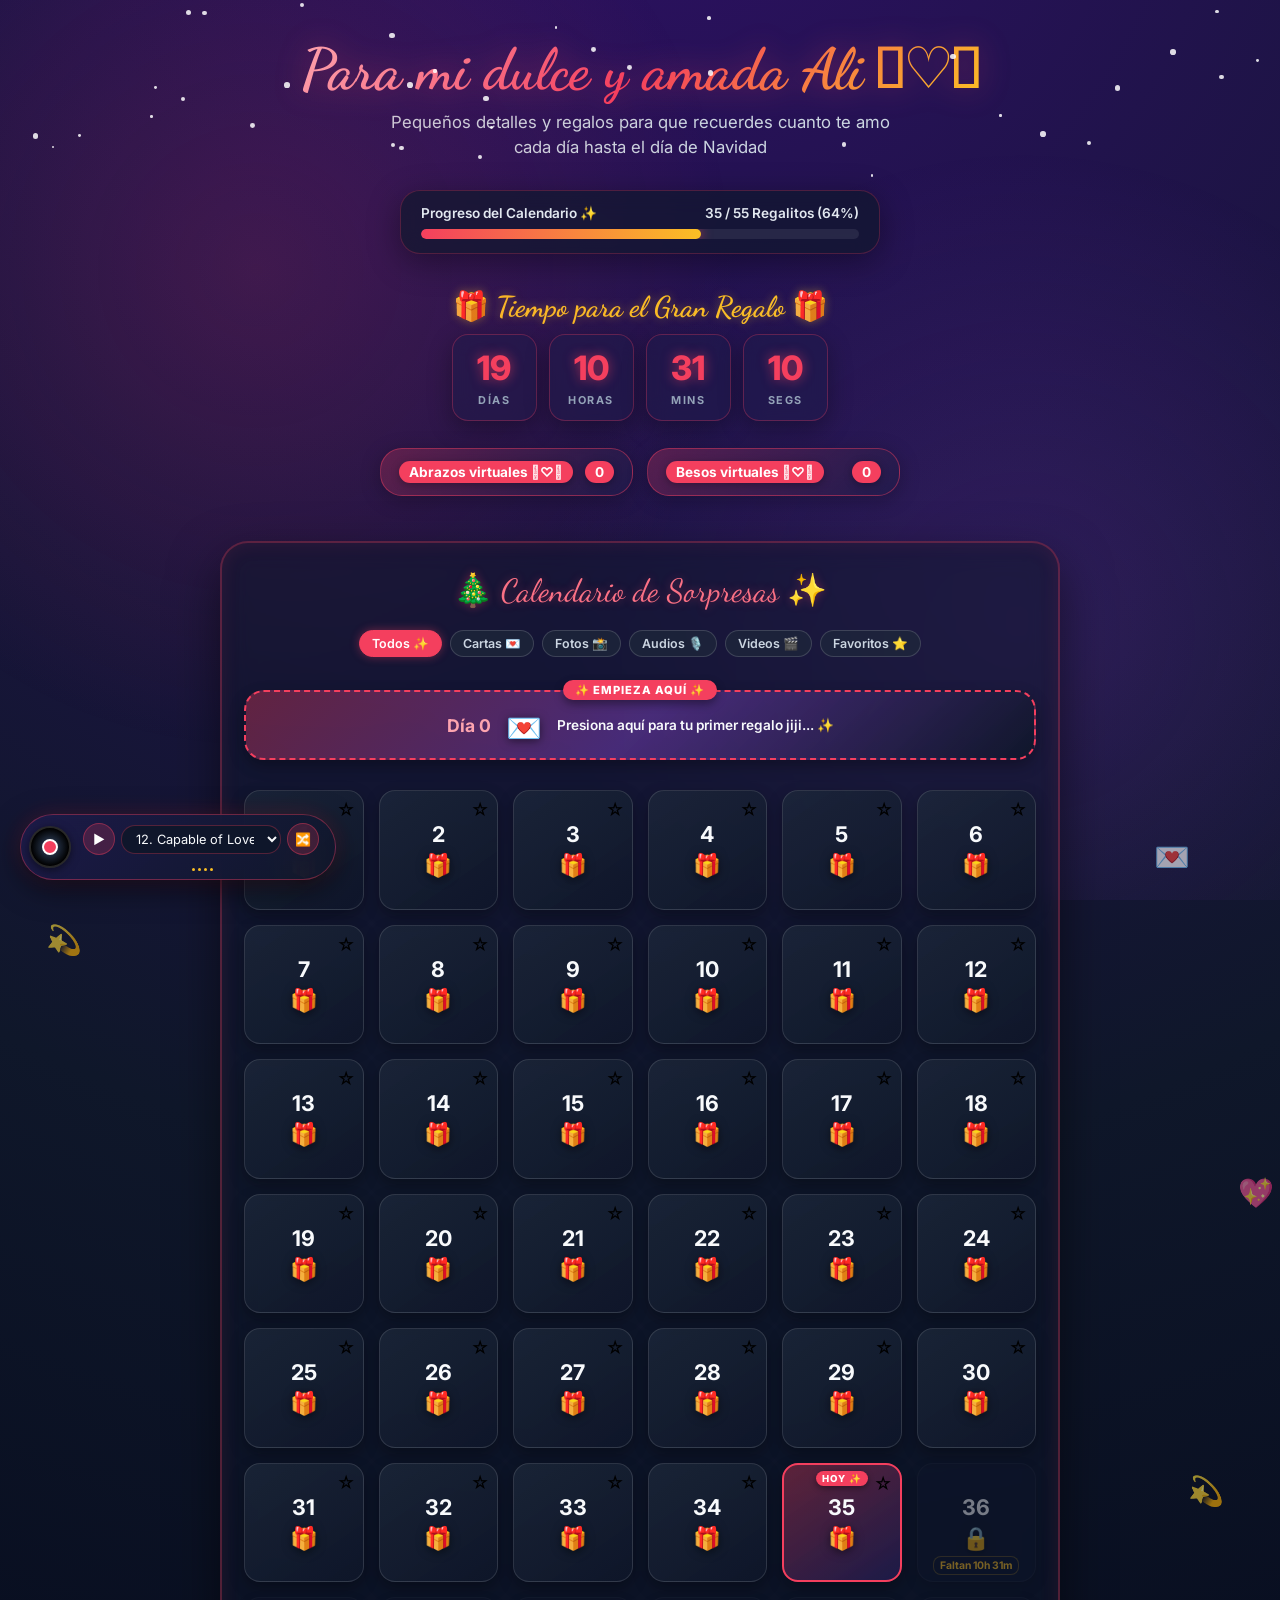
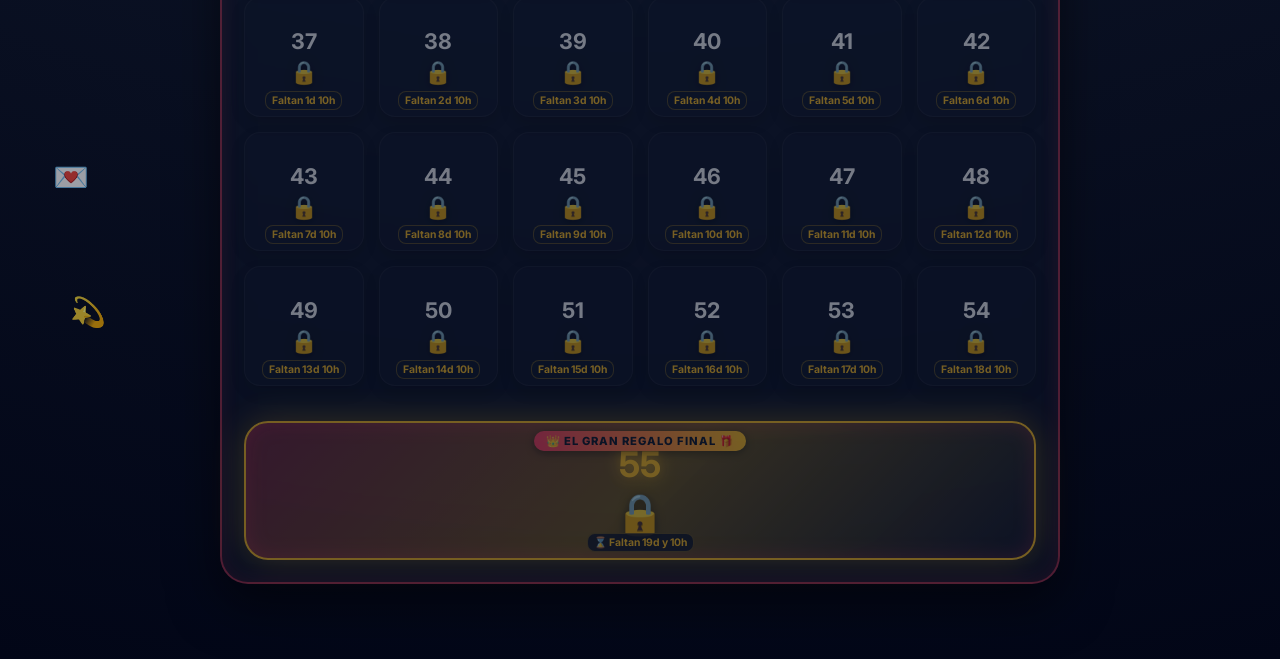
==== calendar.html @ a1231825 "arreglo nombres" ====
<!DOCTYPE html>
<html lang="es">
<head>
    <meta charset="UTF-8">
    <meta name="viewport" content="width=device-width, initial-scale=1.0">
    <title>Regalo Especial de Navidad - Para mi amada Ali 𓆩♡𓆪</title>
    
    <!-- Fuentes y Estilos -->
    <link href="https://fonts.googleapis.com/css2?family=Dancing+Script:wght@700&family=Inter:wght@400;600;700;800&display=swap" rel="stylesheet">
    <link rel="stylesheet" href="features.css">

    <!-- Librería de Confeti -->
    <script src="https://cdn.jsdelivr.net/npm/canvas-confetti@1.6.0/dist/confetti.browser.min.js"></script>
</head>

<body> 
    <div class="snowflakes" id="snowflakes"></div>
    
    <header>
        <h1>Para mi dulce y amada Ali 𓆩♡𓆪</h1>
        <p class="subtitle">Pequeños detalles y regalos para que recuerdes cuanto te amo cada día hasta el día de Navidad</p>

        <!-- BARRA DE PROGRESO -->
        <div class="progress-container">
            <div class="progress-header">
                <span>Progreso del Calendario ✨</span>
                <span id="progress-text">0 / 55 Regalitos</span>
            </div>
            <div class="progress-bar-bg">
                <div class="progress-bar-fill" id="progress-fill"></div>
            </div>
        </div>

        <!-- CONTADOR PRINCIPAL (Actualizado al título del gran regalo) -->
        <div class="countdown-wrapper" style="margin-top: 15px;">
            <h3 style="color: #fbbf24; font-family: 'Dancing Script', cursive; font-size: 1.8rem; margin-bottom: 10px; text-shadow: 0 0 10px rgba(251,191,36,0.4);">
                🎁 Tiempo para el Gran Regalo 🎁
            </h3>
            <div class="countdown-container">
                <div class="countdown-box">
                    <span id="days">00</span>
                    <span class="countdown-label">DÍAS</span>
                </div>
                <div class="countdown-box">
                    <span id="hours">00</span>
                    <span class="countdown-label">HORAS</span>
                </div>
                <div class="countdown-box">
                    <span id="mins">00</span>
                    <span class="countdown-label">MINS</span>
                </div>
                <div class="countdown-box">
                    <span id="secs">00</span>
                    <span class="countdown-label">SEGS</span>
                </div>
            </div>
        </div>

        <div class="counters-bar">
            <button class="counter-btn" id="btn-hug">
                <span>Abrazos virtuales 𓆩♡𓆪</span>
                <span id="count-hugs">0</span>
            </button>
            <button class="counter-btn" id="btn-kiss">
                <span>Besos virtuales 𓆩♡𓆪</span>
                <span id="count-kisses">0</span>
            </button>
        </div>
    </header>

    <!-- CONTENEDOR NUEVO: Tablero de Calendario Mágico -->
    <div class="calendar-board-wrapper">
        <div class="calendar-board-title">🎄 Calendario de Sorpresas ✨</div>
        <main class="grid-container" id="advent-grid"></main>
    </div>

    <!-- Modal de los Días Abiertos -->
    <div class="modal-overlay" id="modal">
        <div class="modal-content">
            <button class="close-btn" id="modal-close">&times;</button>
            <h2 id="modal-title" style="color: var(--accent)"></h2>
            <div class="modal-body" id="modal-body"></div>
            <div class="media-container" id="modal-media"></div>
        </div>
    </div>

    <!-- Modal de Día Bloqueado -->
    <div class="modal-overlay" id="locked-modal">
        <div class="locked-modal-content">
            <span class="locked-icon">🔒✨</span>
            <h3>¡Aúuun no, mi linda!</h3>
            <p id="locked-modal-msg">Aún no es hora de abrir este regalito jeje...</p>
            <button class="locked-btn-ok" id="locked-modal-close">Entendido jiji 💕</button>
        </div>
    </div>

    <!-- Modal Emergente de Abrazos / Besos -->
    <div class="love-popup-overlay" id="love-popup">
        <div class="love-popup-content">
            <button class="love-popup-close" id="love-popup-close">&times;</button>
            <h3 id="love-popup-title">¡Te envío un abrazo enorme! 🤗</h3>
            <img id="love-popup-gif" src="" alt="GIF de amor" />
            <p id="love-popup-msg">¡Cada clic es un pedacito de mi corazón contigo!</p>
        </div>
    </div>

    <!-- Panel de Edición Secretito (Modo Admin) -->
    <div id="editor-modal" class="modal-overlay">
        <div class="modal-content" style="border-color: #38bdf8;">
            <button id="editor-close" class="close-btn">&times;</button>
            <h2 style="font-family: 'Dancing Script', cursive; font-size: 2rem; color: #38bdf8; margin-bottom: 15px;">
                Editar Día <span id="edit-day-num"></span> ✍️
            </h2>

            <div style="text-align: left; display: flex; flex-direction: column; gap: 10px;">
                <label style="font-size: 0.85rem; color: #94a3b8;">Título del día:</label>
                <input type="text" id="edit-title" style="width:100%; padding:8px 12px; background:rgba(15,23,42,0.8); border:1px solid #475569; border-radius:10px; color:white; outline:none;" />

                <label style="font-size: 0.85rem; color: #94a3b8;">Mensaje romántico:</label>
                <textarea id="edit-content" rows="4" style="width:100%; padding:8px 12px; background:rgba(15,23,42,0.8); border:1px solid #475569; border-radius:10px; color:white; outline:none; resize:vertical;"></textarea>

                <div class="color-picker-group">
                    <label for="edit-color">Color del texto:</label>
                    <input type="color" id="edit-color" value="#e2e8f0" />
                </div>

                <label style="font-size: 0.85rem; color: #94a3b8;">Tipo de regalo:</label>
                <select id="edit-type" style="width:100%; padding:8px 12px; background:rgba(15,23,42,0.8); border:1px solid #475569; border-radius:10px; color:white; outline:none;">
                    <option value="text">Solo texto / Carta</option>
                    <option value="image">Foto / Imagen</option>
                    <option value="audio">Audio / Nota de voz</option>
                    <option value="video">Video</option>
                </select>

                <label style="font-size: 0.85rem; color: #94a3b8;">Subir archivo desde tu equipo:</label>
                <input type="file" id="edit-file" accept="image/*,audio/*,video/*" style="font-size:0.8rem; color:#cbd5e1;" />
            </div>

            <div class="editor-buttons">
                <button id="editor-preview" class="btn-preview" style="flex:1;">👁️ Vista Previa</button>
                <button id="editor-save" class="locked-btn-ok" style="flex:1; background:linear-gradient(135deg, #22c55e, #16a34a);">Guardar Cambios ✨</button>
            </div>
        </div>
    </div>

    <!-- REPRODUCTOR FLOTANTE TIPO JUEGO (Jukebox) -->
    <div class="music-widget" id="music-widget">
        <!-- Disco de Vinilo que gira -->
        <div class="vinyl-disc" id="vinyl-disc">
            <div class="vinyl-label"></div>
        </div>

        <div class="music-controls-group">
            <div class="music-top-row">
                <button class="music-player-btn" id="music-btn" title="Reproducir / Pausa">
                    <span id="music-icon">▶️</span>
                </button>
                <select id="song-select" class="music-select" title="Escoge tu canción favorita">
                    <!-- Se llena automático con la playlist -->
                </select>
                <button class="music-next-btn" id="next-song-btn" title="Canción aleatoria">🔀</button>
            </div>
            
            <!-- Barritas de sonido estilo discoteca (Equalizer) -->
            <div class="equalizer" id="equalizer">
                <div class="eq-bar"></div>
                <div class="eq-bar"></div>
                <div class="eq-bar"></div>
                <div class="eq-bar"></div>
            </div>
        </div>
    </div>
    <audio id="bg-music"></audio>

    <!-- Scripts al final, cargados en orden correcto -->
    <script src="datos.js"></script>
    <script src="app.js"></script>
    <script src="features.js"></script>
</body>
</html>
---- features.css ----
:root {
                --bg-gradient: radial-gradient(circle at 50% -10%, #2e1065 0%, #0f172a 55%, #020617 100%);
                --card-bg: rgba(30, 41, 59, 0.55);
                --card-border: rgba(244, 63, 94, 0.25);
                --accent: #fbbf24;
                --text: #f8fafc;
                --text-muted: #cbd5e1;
                --pink-main: #f43f5e;
                --pink-glow: rgba(244, 63, 94, 0.45);
            }

            * {
                box-sizing: border-box;
                margin: 0;
                padding: 0;
                font-family: 'Inter', system-ui, -apple-system, sans-serif;
            }

            body {
                background: var(--bg-gradient);
                color: var(--text);
                min-height: 100vh;
                padding: 35px 15px;
                display: flex;
                flex-direction: column;
                align-items: center;
                position: relative;
                overflow-x: hidden;
            }

            header {
                text-align: center;
                margin-bottom: 25px;
                max-width: 680px;
                width: 100%;
                display: flex;
                flex-direction: column;
                align-items: center;
            }
            
            h1 {
                font-family: 'Dancing Script', cursive;
                font-size: 3.6rem;
                margin-bottom: 6px;
                background: linear-gradient(135deg, #fda4af 0%, #f43f5e 50%, #fbbf24 100%);
                background-clip: text;
                -webkit-background-clip: text;
                -webkit-text-fill-color: transparent;
                filter: drop-shadow(0 0 15px rgba(244, 63, 94, 0.4));
            }

            p.subtitle {
                color: var(--text-muted);
                font-size: 1.05rem;
                max-width: 520px;
                line-height: 1.5;
                margin-bottom: 20px;
            }

            /* --- BARRA DE PROGRESO --- */
            .progress-container {
                width: 100%;
                max-width: 480px;
                margin: 10px 0 20px 0;
                background: rgba(15, 23, 42, 0.65);
                border: 1px solid var(--card-border);
                border-radius: 20px;
                padding: 14px 20px;
                backdrop-filter: blur(12px);
                box-shadow: 0 8px 32px rgba(0, 0, 0, 0.37);
            }

            .progress-header {
                display: flex;
                justify-content: space-between;
                font-size: 0.85rem;
                color: #e2e8f0;
                font-weight: 600;
                margin-bottom: 8px;
            }

            .progress-bar-bg {
                width: 100%;
                height: 10px;
                background: rgba(255, 255, 255, 0.08);
                border-radius: 10px;
                overflow: hidden;
            }

            .progress-bar-fill {
                height: 100%;
                width: 0%;
                background: linear-gradient(90deg, #f43f5e, #fbbf24);
                border-radius: 10px;
                transition: width 0.6s cubic-bezier(0.175, 0.885, 0.32, 1.275);
                box-shadow: 0 0 12px rgba(244, 63, 94, 0.7);
            }

            /* --- CONTADOR ELEGANTE --- */
            .countdown-container {
                display: flex;
                gap: 12px;
                justify-content: center;
                margin: 5px 0 22px 0;
                flex-wrap: wrap;
            }

            .countdown-box {
                background: rgba(30, 27, 75, 0.45);
                border: 1px solid rgba(244, 63, 94, 0.3);
                border-radius: 16px;
                padding: 12px 18px;
                min-width: 85px;
                text-align: center;
                backdrop-filter: blur(12px);
                box-shadow: 0 8px 25px rgba(0, 0, 0, 0.3);
                transition: transform 0.25s ease, border-color 0.25s ease;
            }

            .countdown-box:hover {
                transform: translateY(-3px);
                border-color: #f43f5e;
            }

            .countdown-box span:not(.countdown-label) {
                display: block;
                font-size: 2.1rem;
                font-weight: 800;
                color: #f43f5e;
                text-shadow: 0 0 12px rgba(244, 63, 94, 0.6);
            }

            .countdown-label {
                font-size: 0.68rem;
                font-weight: 700;
                color: #94a3b8;
                letter-spacing: 1.5px;
                margin-top: 2px;
            }

            /* --- BOTONES DE INTERACCIÓN --- */
            .counters-bar {
                display: flex;
                gap: 14px;
                justify-content: center;
                flex-wrap: wrap;
                margin: 5px 0 20px 0;
                width: 100%;
                max-width: 520px;
            }

            .counter-btn {
                flex: 1;
                min-width: 220px;
                background: linear-gradient(135deg, rgba(244, 63, 94, 0.25), rgba(30, 27, 75, 0.75));
                border: 1px solid rgba(244, 63, 94, 0.45);
                color: #ffffff;
                padding: 12px 18px;
                border-radius: 22px;
                cursor: pointer;
                transition: all 0.25s cubic-bezier(0.175, 0.885, 0.32, 1.275);
                font-size: 0.9rem;
                font-weight: 600;
                backdrop-filter: blur(10px);
                box-shadow: 0 4px 20px rgba(0, 0, 0, 0.25);
                display: flex;
                align-items: center;
                justify-content: space-between;
                user-select: none;
            }

            .counter-btn:hover {
                border-color: #f43f5e;
                background: linear-gradient(135deg, rgba(244, 63, 94, 0.4), rgba(30, 27, 75, 0.9));
                box-shadow: 0 0 25px rgba(244, 63, 94, 0.45);
                transform: translateY(-2px);
            }

            .counter-btn:active {
                transform: scale(0.96);
            }

            .counter-btn span {
                background: #f43f5e;
                color: white;
                padding: 3px 10px;
                border-radius: 12px;
                font-size: 0.85rem;
                font-weight: 700;
                box-shadow: 0 2px 8px rgba(0,0,0,0.3);
            }

            /* --- NUEVO CONTENEDOR: TABLERO DE CALENDARIO --- */
            .calendar-board-wrapper {
                background: rgba(15, 23, 42, 0.5);
                border: 2px solid rgba(244, 63, 94, 0.3);
                border-radius: 28px;
                padding: 28px 22px 22px 22px;
                backdrop-filter: blur(14px);
                box-shadow: 0 20px 50px rgba(0, 0, 0, 0.5), inset 0 0 20px rgba(244, 63, 94, 0.1);
                max-width: 840px;
                width: 100%;
                margin-bottom: 40px;
                position: relative;
            }

            .calendar-board-title {
                font-family: 'Dancing Script', cursive;
                font-size: 2rem;
                color: #fb7185;
                text-align: center;
                margin-bottom: 20px;
                text-shadow: 0 0 10px rgba(244, 63, 94, 0.4);
            }

            /* --- GRID Y TARJETAS DEL CALENDARIO --- */
            .grid-container {
                display: grid;
                grid-template-columns: repeat(auto-fill, minmax(110px, 1fr));
                gap: 15px;
                width: 100%;
            }

            .day-card {
                background: linear-gradient(145deg, rgba(30, 41, 59, 0.75), rgba(15, 23, 42, 0.85));
                border: 1px solid rgba(255, 255, 255, 0.12);
                border-radius: 16px;
                aspect-ratio: 1;
                display: flex;
                flex-direction: column;
                align-items: center;
                justify-content: center;
                cursor: pointer;
                transition: all 0.3s cubic-bezier(0.175, 0.885, 0.32, 1.275);
                position: relative;
                overflow: hidden;
                box-shadow: 0 6px 15px rgba(0, 0, 0, 0.3);
            }

            .day-card:hover {
                border-color: #fbbf24;
                transform: translateY(-4px) scale(1.03);
                box-shadow: 0 10px 25px rgba(251, 191, 36, 0.25);
            }

            .day-card.locked {
                opacity: 0.45;
                cursor: not-allowed;
                background: rgba(15, 23, 42, 0.55);
                border-color: rgba(255, 255, 255, 0.05);
            }

            .day-card.locked:hover {
                transform: none;
                border-color: rgba(255, 255, 255, 0.1);
                box-shadow: none;
            }

            .day-card .day-num {
                font-size: 1.35rem;
                font-weight: 700;
                color: #f8fafc;
            }

            .day-card .status-icon {
                font-size: 1.4rem;
                margin-top: 4px;
                filter: drop-shadow(0 2px 5px rgba(0,0,0,0.5));
            }

            /* DÍA DE HOY (EFECTO DESTACADO) */
            .day-card.today {
                border: 2px solid #f43f5e !important;
                background: linear-gradient(145deg, rgba(244, 63, 94, 0.35), rgba(30, 27, 75, 0.9)) !important;
                animation: todayPulse 2s infinite ease-in-out;
            }

            .day-card.today::before {
                content: 'HOY ✨';
                position: absolute;
                top: 6px;
                font-size: 0.6rem;
                font-weight: 800;
                background: #f43f5e;
                color: white;
                padding: 2px 6px;
                border-radius: 8px;
                letter-spacing: 1px;
                box-shadow: 0 2px 6px rgba(0,0,0,0.4);
            }

            @keyframes todayPulse {
                0% { transform: scale(1); box-shadow: 0 0 15px rgba(244, 63, 94, 0.5); }
                50% { transform: scale(1.04); box-shadow: 0 0 28px rgba(244, 63, 94, 0.85); }
                100% { transform: scale(1); box-shadow: 0 0 15px rgba(244, 63, 94, 0.5); }
            }

            /* EMOJIS FLOTANTES */
            .floating-heart {
                position: fixed;
                pointer-events: none;
                font-size: 1.6rem;
                animation: floatUp 1.2s ease-out forwards;
                z-index: 1000;
            }

            @keyframes floatUp {
                0% { opacity: 1; transform: translateY(0) scale(0.8) rotate(0deg); }
                50% { opacity: 0.9; transform: translateY(-60px) scale(1.3) rotate(15deg); }
                100% { opacity: 0; transform: translateY(-120px) scale(1) rotate(-15deg); }
            }

            /* MODALES */
            .modal-overlay {
                position: fixed;
                top: 0; left: 0; right: 0; bottom: 0;
                background: rgba(3, 7, 18, 0.85);
                display: flex;
                justify-content: center;
                align-items: center;
                padding: 20px;
                opacity: 0;
                pointer-events: none;
                transition: opacity 0.3s ease;
                z-index: 2000;
                backdrop-filter: blur(10px);
            }
            
            .modal-overlay.active { opacity: 1; pointer-events: auto; }

            .modal-content {
                background: linear-gradient(145deg, rgba(30, 41, 59, 0.98), rgba(15, 23, 42, 0.98));
                border: 1.5px solid var(--accent);
                border-radius: 24px;
                padding: 25px;
                max-width: 480px;
                width: 100%;
                max-height: 85vh;
                overflow-y: auto;
                text-align: center;
                position: relative;
                box-shadow: 0 15px 40px rgba(0, 0, 0, 0.6), 0 0 20px rgba(251, 191, 36, 0.2);
            }

            .close-btn {
                position: absolute;
                top: 15px; right: 15px;
                background: none; border: none;
                cursor: pointer;
                color: var(--text-muted);
                font-size: 1.6rem;
            }

            .modal-body {
                margin-top: 15px;
                line-height: 1.6;
                color: #e2e8f0;
                white-space: pre-wrap;
                font-size: 1rem;
            }

            .media-container { margin-top: 15px; }
            .media-container img, .media-container audio, .media-container video {
                max-width: 100%;
                margin-top: 10px;
                border-radius: 14px;
                border: 1px solid rgba(255,255,255,0.1);
            }

            /* MODAL DIA BLOQUEADO */
            .locked-modal-content {
                background: linear-gradient(145deg, rgba(30, 20, 50, 0.95), rgba(15, 23, 42, 0.98));
                border: 2px solid #f43f5e;
                border-radius: 24px;
                padding: 30px 20px;
                max-width: 380px;
                width: 90%;
                text-align: center;
                box-shadow: 0 0 35px rgba(244, 63, 94, 0.4);
                animation: lockedShake 0.4s ease-in-out;
            }

            @keyframes lockedShake {
                0%, 100% { transform: scale(1) translateX(0); }
                20%, 60% { transform: scale(1) translateX(-8px); }
                40%, 80% { transform: scale(1) translateX(8px); }
            }

            .locked-icon { font-size: 3.5rem; margin-bottom: 10px; display: inline-block; filter: drop-shadow(0 0 10px rgba(244, 63, 94, 0.6)); }
            .locked-modal-content h3 { font-family: 'Dancing Script', cursive; font-size: 2.3rem; color: #f43f5e; margin-bottom: 10px; }
            .locked-modal-content p { font-size: 0.95rem; color: #e2e8f0; line-height: 1.5; margin-bottom: 20px; }
            .locked-btn-ok { background: linear-gradient(135deg, #f43f5e, #e11d48); color: white; border: none; padding: 10px 28px; border-radius: 20px; font-weight: bold; cursor: pointer; box-shadow: 0 4px 15px rgba(244, 63, 94, 0.4); }

            /* --- ESTILOS DEL WIDGET DE MÚSICA TIPO JUEGO (JUKEBOX) --- */
            .music-widget {
                position: fixed;
                bottom: 15px; left: 15px;
                background: rgba(30, 41, 59, 0.9);
                border: 1px solid rgba(244, 63, 94, 0.5);
                border-radius: 30px;
                padding: 6px 12px;
                display: flex;
                align-items: center;
                gap: 8px;
                backdrop-filter: blur(12px);
                box-shadow: 0 4px 20px rgba(0, 0, 0, 0.5);
                z-index: 3000;
            }

            .music-player-btn, .music-next-btn {
                background: none;
                border: none;
                color: white;
                font-size: 0.85rem;
                cursor: pointer;
                display: flex;
                align-items: center;
                gap: 6px;
                font-weight: 600;
                padding: 4px 8px;
                border-radius: 20px;
                transition: background 0.2s;
            }

            .music-player-btn:hover, .music-next-btn:hover {
                background: rgba(244, 63, 94, 0.3);
            }

            .music-select {
                background: rgba(15, 23, 42, 0.9);
                border: 1px solid rgba(244, 63, 94, 0.3);
                color: #f8fafc;
                padding: 5px 10px;
                border-radius: 15px;
                font-size: 0.8rem;
                outline: none;
                cursor: pointer;
                max-width: 140px;
            }

            .dev-toggle { 
                position: fixed;
                bottom: 15px; right: 15px;
                background: rgba(30,41,59,0.9);
                border: 1px solid #475569;
                border-radius: 12px;
                color: #94a3b8;
                padding: 8px 12px;
                font-size: 0.8rem;
                cursor: pointer;
                z-index: 3000;
            }

            .snowflakes { position: fixed; top: 0; left: 0; width: 100%; height: 100%; pointer-events: none; z-index: 1; }
            .snowflake { position: absolute; background: rgba(255, 255, 255, 0.85); border-radius: 50%; animation: snowflake-fall 1.5s linear infinite; }
            @keyframes snowflake-fall { 0% { transform: translateY(-10px); opacity: 0; } 10% { opacity: 1; } 100% { transform: translateY(100vh); opacity: 0; } }

            .love-popup-overlay { position: fixed; top: 0; left: 0; width: 100%; height: 100%; background: rgba(8, 5, 20, 0.85); display: flex; justify-content: center; align-items: center; opacity: 0; pointer-events: none; transition: opacity 0.3s ease; z-index: 2500; backdrop-filter: blur(8px); }
            .love-popup-overlay.active { opacity: 1; pointer-events: auto; }
            .love-popup-content { background: linear-gradient(145deg, rgba(35, 22, 58, 0.98), rgba(18, 12, 32, 0.98)); border: 2px solid #f43f5e; border-radius: 24px; padding: 25px 20px; width: 90%; max-width: 450px; text-align: center; position: relative; box-shadow: 0 0 35px rgba(244, 63, 94, 0.5); }
            .love-popup-close { position: absolute; top: 10px; right: 15px; background: none; border: none; color: #f43f5e; font-size: 1.8rem; cursor: pointer; }
            .love-popup-content h3 { font-family: 'Dancing Script', cursive; font-size: 2.3rem; color: #f43f5e; margin-bottom: 5px; }
            .love-popup-content img { width: 100%; max-height: 300px; object-fit: cover; border-radius: 16px; border: 2px solid rgba(244, 63, 94, 0.4); margin: 10px 0 15px 0; }
            .love-popup-content p { font-size: 0.95rem; color: #e2e8f0; }


            .music-widget {
                position: fixed;
                bottom: 20px; left: 20px;
                background: linear-gradient(135deg, rgba(30, 27, 75, 0.9), rgba(15, 23, 42, 0.95));
                border: 1px solid rgba(244, 63, 94, 0.4);
                border-radius: 40px;
                padding: 8px 16px 8px 8px;
                display: flex;
                align-items: center;
                gap: 12px;
                backdrop-filter: blur(15px);
                box-shadow: 0 8px 30px rgba(0, 0, 0, 0.6), 0 0 20px rgba(244, 63, 94, 0.2);
                z-index: 3000;
            }

            /* Disco de Vinilo animado */
            .vinyl-disc {
                width: 42px;
                height: 42px;
                background: radial-gradient(circle, #0f172a 30%, #1e293b 31%, #000 70%, #111 100%);
                border-radius: 50%;
                border: 2px solid rgba(255, 255, 255, 0.15);
                position: relative;
                display: flex;
                align-items: center;
                justify-content: center;
                box-shadow: 0 2px 8px rgba(0,0,0,0.5);
                transition: transform 0.3s;
            }

            .vinyl-disc.spinning {
                animation: spinVinyl 3s linear infinite;
            }

            @keyframes spinVinyl {
                0% { transform: rotate(0deg); }
                100% { transform: rotate(360deg); }
            }

            .vinyl-label {
                width: 16px;
                height: 16px;
                background: #f43f5e;
                border-radius: 50%;
                border: 2px solid #fff;
            }

            .music-controls-group {
                display: flex;
                flex-direction: column;
                gap: 4px;
            }

            .music-top-row {
                display: flex;
                align-items: center;
                gap: 6px;
            }

            .music-player-btn, .music-next-btn {
                background: rgba(244, 63, 94, 0.2);
                border: 1px solid rgba(244, 63, 94, 0.4);
                color: white;
                font-size: 0.8rem;
                cursor: pointer;
                width: 32px;
                height: 32px;
                border-radius: 50%;
                display: flex;
                align-items: center;
                justify-content: center;
                transition: all 0.2s;
            }

            .music-player-btn:hover, .music-next-btn:hover {
                background: #f43f5e;
                transform: scale(1.05);
            }

            .music-select {
                background: rgba(15, 23, 42, 0.85);
                border: 1px solid rgba(244, 63, 94, 0.3);
                color: #f8fafc;
                padding: 5px 10px;
                border-radius: 14px;
                font-size: 0.8rem;
                outline: none;
                cursor: pointer;
                max-width: 160px;
            }

            /* Barritas de ecualizador de discoteca */
            .equalizer {
                display: flex;
                align-items: flex-end;
                justify-content: center;
                gap: 3px;
                height: 12px;
                padding-left: 2px;
            }

            .eq-bar {
                width: 3px;
                height: 3px;
                background: #fbbf24;
                border-radius: 2px;
                transition: height 0.2s;
            }

            .equalizer.active .eq-bar:nth-child(1) { animation: eqBounce 0.6s infinite ease-in-out alternate; }
            .equalizer.active .eq-bar:nth-child(2) { animation: eqBounce 0.4s infinite ease-in-out alternate; animation-delay: 0.1s; }
            .equalizer.active .eq-bar:nth-child(3) { animation: eqBounce 0.5s infinite ease-in-out alternate; animation-delay: 0.2s; }
            .equalizer.active .eq-bar:nth-child(4) { animation: eqBounce 0.3s infinite ease-in-out alternate; animation-delay: 0.15s; }

            @keyframes eqBounce {
                0% { height: 3px; background: #fbbf24; }
                100% { height: 12px; background: #f43f5e; }
            }

.day-card.locked {
    position: relative;
    cursor: not-allowed;
}

.day-card.locked::after {
    content: attr(data-countdown);
    position: absolute;
    bottom: -35px;
    left: 50%;
    transform: translateX(-50%) scale(0.8);
    background: rgba(15, 23, 42, 0.95);
    color: #fbbf24;
    font-size: 0.75rem;
    padding: 4px 8px;
    border-radius: 8px;
    white-space: nowrap;
    opacity: 0;
    pointer-events: none;
    transition: all 0.2s ease;
    border: 1px solid rgba(251, 191, 36, 0.3);
    z-index: 10;
    box-shadow: 0 4px 10px rgba(0,0,0,0.5);
}

:root {
    --bg-gradient: radial-gradient(circle at 50% -10%, #2e1065 0%, #0f172a 55%, #020617 100%);
    --card-bg: rgba(30, 41, 59, 0.55);
    --card-border: rgba(244, 63, 94, 0.25);
    --accent: #fbbf24;
    --text: #f8fafc;
    --text-muted: #cbd5e1;
    --pink-main: #f43f5e;
    --pink-glow: rgba(244, 63, 94, 0.45);
}

* {
    box-sizing: border-box;
    margin: 0;
    padding: 0;
    font-family: 'Inter', system-ui, -apple-system, sans-serif;
}

body {
    background: var(--bg-gradient);
    color: var(--text);
    min-height: 100vh;
    padding: 35px 15px;
    display: flex;
    flex-direction: column;
    align-items: center;
    position: relative;
    overflow-x: hidden;
}

header {
    text-align: center;
    margin-bottom: 25px;
    max-width: 680px;
    width: 100%;
    display: flex;
    flex-direction: column;
    align-items: center;
}

h1 {
    font-family: 'Dancing Script', cursive;
    font-size: 3.6rem;
    margin-bottom: 6px;
    background: linear-gradient(135deg, #fda4af 0%, #f43f5e 50%, #fbbf24 100%);
    background-clip: text;
    -webkit-background-clip: text;
    -webkit-text-fill-color: transparent;
    filter: drop-shadow(0 0 15px rgba(244, 63, 94, 0.4));
}

p.subtitle {
    color: var(--text-muted);
    font-size: 1.05rem;
    max-width: 520px;
    line-height: 1.5;
    margin-bottom: 20px;
}

/* --- BARRA DE PROGRESO --- */
.progress-container {
    width: 100%;
    max-width: 480px;
    margin: 10px 0 20px 0;
    background: rgba(15, 23, 42, 0.65);
    border: 1px solid var(--card-border);
    border-radius: 20px;
    padding: 14px 20px;
    backdrop-filter: blur(12px);
    box-shadow: 0 8px 32px rgba(0, 0, 0, 0.37);
}

.progress-header {
    display: flex;
    justify-content: space-between;
    font-size: 0.85rem;
    color: #e2e8f0;
    font-weight: 600;
    margin-bottom: 8px;
}

.progress-bar-bg {
    width: 100%;
    height: 10px;
    background: rgba(255, 255, 255, 0.08);
    border-radius: 10px;
    overflow: hidden;
}

.progress-bar-fill {
    height: 100%;
    width: 0%;
    background: linear-gradient(90deg, #f43f5e, #fbbf24);
    border-radius: 10px;
    transition: width 0.6s cubic-bezier(0.175, 0.885, 0.32, 1.275);
    box-shadow: 0 0 12px rgba(244, 63, 94, 0.7);
}

/* --- CONTADOR ELEGANTE --- */
.countdown-container {
    display: flex;
    gap: 12px;
    justify-content: center;
    margin: 5px 0 22px 0;
    flex-wrap: wrap;
}

.countdown-box {
    background: rgba(30, 27, 75, 0.45);
    border: 1px solid rgba(244, 63, 94, 0.3);
    border-radius: 16px;
    padding: 12px 18px;
    min-width: 85px;
    text-align: center;
    backdrop-filter: blur(12px);
    box-shadow: 0 8px 25px rgba(0, 0, 0, 0.3);
    transition: transform 0.25s ease, border-color 0.25s ease;
}

.countdown-box:hover {
    transform: translateY(-3px);
    border-color: #f43f5e;
}

.countdown-box span:not(.countdown-label) {
    display: block;
    font-size: 2.1rem;
    font-weight: 800;
    color: #f43f5e;
    text-shadow: 0 0 12px rgba(244, 63, 94, 0.6);
}

.countdown-label {
    font-size: 0.68rem;
    font-weight: 700;
    color: #94a3b8;
    letter-spacing: 1.5px;
    margin-top: 2px;
}

/* --- BOTONES DE INTERACCIÓN --- */
.counters-bar {
    display: flex;
    gap: 14px;
    justify-content: center;
    flex-wrap: wrap;
    margin: 5px 0 20px 0;
    width: 100%;
    max-width: 520px;
}

.counter-btn {
    flex: 1;
    min-width: 220px;
    background: linear-gradient(135deg, rgba(244, 63, 94, 0.25), rgba(30, 27, 75, 0.75));
    border: 1px solid rgba(244, 63, 94, 0.45);
    color: #ffffff;
    padding: 12px 18px;
    border-radius: 22px;
    cursor: pointer;
    transition: all 0.25s cubic-bezier(0.175, 0.885, 0.32, 1.275);
    font-size: 0.9rem;
    font-weight: 600;
    backdrop-filter: blur(10px);
    box-shadow: 0 4px 20px rgba(0, 0, 0, 0.25);
    display: flex;
    align-items: center;
    justify-content: space-between;
    user-select: none;
}

.counter-btn:hover {
    border-color: #f43f5e;
    background: linear-gradient(135deg, rgba(244, 63, 94, 0.4), rgba(30, 27, 75, 0.9));
    box-shadow: 0 0 25px rgba(244, 63, 94, 0.45);
    transform: translateY(-2px);
}

.counter-btn:active {
    transform: scale(0.96);
}

.counter-btn span {
    background: #f43f5e;
    color: white;
    padding: 3px 10px;
    border-radius: 12px;
    font-size: 0.85rem;
    font-weight: 700;
    box-shadow: 0 2px 8px rgba(0,0,0,0.3);
}

/* --- NUEVO CONTENEDOR: TABLERO DE CALENDARIO --- */
.calendar-board-wrapper {
    background: rgba(15, 23, 42, 0.5);
    border: 2px solid rgba(244, 63, 94, 0.3);
    border-radius: 28px;
    padding: 28px 22px 22px 22px;
    backdrop-filter: blur(14px);
    box-shadow: 0 20px 50px rgba(0, 0, 0, 0.5), inset 0 0 20px rgba(244, 63, 94, 0.1);
    max-width: 840px;
    width: 100%;
    margin-bottom: 40px;
    position: relative;
}

/* CORREGIDO: Se añadió el punto '.' faltante */
.calendar-board-title {
    font-family: 'Dancing Script', cursive;
    font-size: 2rem;
    color: #fb7185;
    text-align: center;
    margin-bottom: 20px;
    text-shadow: 0 0 10px rgba(244, 63, 94, 0.4);
}

/* --- GRID Y TARJETAS DEL CALENDARIO --- */
.grid-container {
    display: grid;
    grid-template-columns: repeat(auto-fill, minmax(110px, 1fr));
    gap: 15px;
    width: 100%;
}

.day-card {
    background: linear-gradient(145deg, rgba(30, 41, 59, 0.75), rgba(15, 23, 42, 0.85));
    border: 1px solid rgba(255, 255, 255, 0.12);
    border-radius: 16px;
    aspect-ratio: 1;
    display: flex;
    flex-direction: column;
    align-items: center;
    justify-content: center;
    cursor: pointer;
    transition: all 0.3s cubic-bezier(0.175, 0.885, 0.32, 1.275);
    position: relative;
    overflow: hidden;
    box-shadow: 0 6px 15px rgba(0, 0, 0, 0.3);
}

.day-card:hover {
    border-color: #fbbf24;
    transform: translateY(-4px) scale(1.03);
    box-shadow: 0 10px 25px rgba(251, 191, 36, 0.25);
}

.day-card.locked {
    opacity: 0.45;
    cursor: not-allowed;
    background: rgba(15, 23, 42, 0.55);
    border-color: rgba(255, 255, 255, 0.05);
}

.day-card.locked:hover {
    transform: none;
    border-color: rgba(255, 255, 255, 0.1);
    box-shadow: none;
}

.day-card .day-num {
    font-size: 1.35rem;
    font-weight: 700;
    color: #f8fafc;
}

.day-card .status-icon {
    font-size: 1.4rem;
    margin-top: 4px;
    filter: drop-shadow(0 2px 5px rgba(0,0,0,0.5));
}

/* DÍA DE HOY (EFECTO DESTACADO) */
.day-card.today {
    border: 2px solid #f43f5e !important;
    background: linear-gradient(145deg, rgba(244, 63, 94, 0.35), rgba(30, 27, 75, 0.9)) !important;
    animation: todayPulse 2s infinite ease-in-out;
}

.day-card.today::before {
    content: 'HOY ✨';
    position: absolute;
    top: 6px;
    font-size: 0.6rem;
    font-weight: 800;
    background: #f43f5e;
    color: white;
    padding: 2px 6px;
    border-radius: 8px;
    letter-spacing: 1px;
    box-shadow: 0 2px 6px rgba(0,0,0,0.4);
}

@keyframes todayPulse {
    0% { transform: scale(1); box-shadow: 0 0 15px rgba(244, 63, 94, 0.5); }
    50% { transform: scale(1.04); box-shadow: 0 0 28px rgba(244, 63, 94, 0.85); }
    100% { transform: scale(1); box-shadow: 0 0 15px rgba(244, 63, 94, 0.5); }
}

/* EMOJIS FLOTANTES */
.floating-heart {
    position: fixed;
    pointer-events: none;
    font-size: 1.6rem;
    animation: floatUp 1.2s ease-out forwards;
    z-index: 1000;
}

@keyframes floatUp {
    0% { opacity: 1; transform: translateY(0) scale(0.8) rotate(0deg); }
    50% { opacity: 0.9; transform: translateY(-60px) scale(1.3) rotate(15deg); }
    100% { opacity: 0; transform: translateY(-120px) scale(1) rotate(-15deg); }
}

/* MODALES */
.modal-overlay {
    position: fixed;
    top: 0; left: 0; right: 0; bottom: 0;
    background: rgba(3, 7, 18, 0.85);
    display: flex;
    justify-content: center;
    align-items: center;
    padding: 20px;
    opacity: 0;
    pointer-events: none;
    transition: opacity 0.3s ease;
    z-index: 2000;
    backdrop-filter: blur(10px);
}

.modal-overlay.active { opacity: 1; pointer-events: auto; }

.modal-content {
    background: linear-gradient(145deg, rgba(30, 41, 59, 0.98), rgba(15, 23, 42, 0.98));
    border: 1.5px solid var(--accent);
    border-radius: 24px;
    padding: 25px;
    max-width: 480px;
    width: 100%;
    max-height: 85vh;
    overflow-y: auto;
    text-align: center;
    position: relative;
    box-shadow: 0 15px 40px rgba(0, 0, 0, 0.6), 0 0 20px rgba(251, 191, 36, 0.2);
}

.close-btn {
    position: absolute;
    top: 15px; right: 15px;
    background: none; border: none;
    cursor: pointer;
    color: var(--text-muted);
    font-size: 1.6rem;
}

.modal-body {
    margin-top: 15px;
    line-height: 1.6;
    color: #e2e8f0;
    white-space: pre-wrap;
    font-size: 1rem;
}

.media-container { margin-top: 15px; }
.media-container img, .media-container audio, .media-container video {
    max-width: 100%;
    margin-top: 10px;
    border-radius: 14px;
    border: 1px solid rgba(255,255,255,0.1);
}

/* MODAL DIA BLOQUEADO */
.locked-modal-content {
    background: linear-gradient(145deg, rgba(30, 20, 50, 0.95), rgba(15, 23, 42, 0.98));
    border: 2px solid #f43f5e;
    border-radius: 24px;
    padding: 30px 20px;
    max-width: 380px;
    width: 90%;
    text-align: center;
    box-shadow: 0 0 35px rgba(244, 63, 94, 0.4);
    animation: lockedShake 0.4s ease-in-out;
}

@keyframes lockedShake {
    0%, 100% { transform: scale(1) translateX(0); }
    20%, 60% { transform: scale(1) translateX(-8px); }
    40%, 80% { transform: scale(1) translateX(8px); }
}

.locked-icon { font-size: 3.5rem; margin-bottom: 10px; display: inline-block; filter: drop-shadow(0 0 10px rgba(244, 63, 94, 0.6)); }
.locked-modal-content h3 { font-family: 'Dancing Script', cursive; font-size: 2.3rem; color: #f43f5e; margin-bottom: 10px; }
.locked-modal-content p { font-size: 0.95rem; color: #e2e8f0; line-height: 1.5; margin-bottom: 20px; }
.locked-btn-ok { background: linear-gradient(135deg, #f43f5e, #e11d48); color: white; border: none; padding: 10px 28px; border-radius: 20px; font-weight: bold; cursor: pointer; box-shadow: 0 4px 15px rgba(244, 63, 94, 0.4); }

/* --- ESTILOS DEL WIDGET DE MÚSICA TIPO JUEGO (JUKEBOX) --- */
.music-widget {
    position: fixed;
    bottom: 20px; left: 20px;
    background: linear-gradient(135deg, rgba(30, 27, 75, 0.9), rgba(15, 23, 42, 0.95));
    border: 1px solid rgba(244, 63, 94, 0.4);
    border-radius: 40px;
    padding: 8px 16px 8px 8px;
    display: flex;
    align-items: center;
    gap: 12px;
    backdrop-filter: blur(15px);
    box-shadow: 0 8px 30px rgba(0, 0, 0, 0.6), 0 0 20px rgba(244, 63, 94, 0.2);
    z-index: 3000;
}

/* Disco de Vinilo animado */
.vinyl-disc {
    width: 42px;
    height: 42px;
    background: radial-gradient(circle, #0f172a 30%, #1e293b 31%, #000 70%, #111 100%);
    border-radius: 50%;
    border: 2px solid rgba(255, 255, 255, 0.15);
    position: relative;
    display: flex;
    align-items: center;
    justify-content: center;
    box-shadow: 0 2px 8px rgba(0,0,0,0.5);
    transition: transform 0.3s;
}

.vinyl-disc.spinning {
    animation: spinVinyl 3s linear infinite;
}

@keyframes spinVinyl {
    0% { transform: rotate(0deg); }
    100% { transform: rotate(360deg); }
}

.vinyl-label {
    width: 16px;
    height: 16px;
    background: #f43f5e;
    border-radius: 50%;
    border: 2px solid #fff;
}

.music-controls-group {
    display: flex;
    flex-direction: column;
    gap: 4px;
}

.music-top-row {
    display: flex;
    align-items: center;
    gap: 6px;
}

.music-player-btn, .music-next-btn {
    background: rgba(244, 63, 94, 0.2);
    border: 1px solid rgba(244, 63, 94, 0.4);
    color: white;
    font-size: 0.8rem;
    cursor: pointer;
    width: 32px;
    height: 32px;
    border-radius: 50%;
    display: flex;
    align-items: center;
    justify-content: center;
    transition: all 0.2s;
}

.music-player-btn:hover, .music-next-btn:hover {
    background: #f43f5e;
    transform: scale(1.05);
}

.music-select {
    background: rgba(15, 23, 42, 0.85);
    border: 1px solid rgba(244, 63, 94, 0.3);
    color: #f8fafc;
    padding: 5px 10px;
    border-radius: 14px;
    font-size: 0.8rem;
    outline: none;
    cursor: pointer;
    max-width: 160px;
}

/* Barritas de ecualizador de discoteca */
.equalizer {
    display: flex;
    align-items: flex-end;
    justify-content: center;
    gap: 3px;
    height: 12px;
    padding-left: 2px;
}

.eq-bar {
    width: 3px;
    height: 3px;
    background: #fbbf24;
    border-radius: 2px;
    transition: height 0.2s;
}

.equalizer.active .eq-bar:nth-child(1) { animation: eqBounce 0.6s infinite ease-in-out alternate; }
.equalizer.active .eq-bar:nth-child(2) { animation: eqBounce 0.4s infinite ease-in-out alternate; animation-delay: 0.1s; }
.equalizer.active .eq-bar:nth-child(3) { animation: eqBounce 0.5s infinite ease-in-out alternate; animation-delay: 0.2s; }
.equalizer.active .eq-bar:nth-child(4) { animation: eqBounce 0.3s infinite ease-in-out alternate; animation-delay: 0.15s; }

@keyframes eqBounce {
    0% { height: 3px; background: #fbbf24; }
    100% { height: 12px; background: #f43f5e; }
}

.snowflakes { position: fixed; top: 0; left: 0; width: 100%; height: 100%; pointer-events: none; z-index: 1; }
.snowflake { position: absolute; background: rgba(255, 255, 255, 0.85); border-radius: 50%; animation: snowflake-fall 1.5s linear infinite; }
@keyframes snowflake-fall { 0% { transform: translateY(-10px); opacity: 0; } 10% { opacity: 1; } 100% { transform: translateY(100vh); opacity: 0; } }

.love-popup-overlay { position: fixed; top: 0; left: 0; width: 100%; height: 100%; background: rgba(8, 5, 20, 0.85); display: flex; justify-content: center; align-items: center; opacity: 0; pointer-events: none; transition: opacity 0.3s ease; z-index: 2500; backdrop-filter: blur(8px); }
.love-popup-overlay.active { opacity: 1; pointer-events: auto; }
.love-popup-content { background: linear-gradient(145deg, rgba(35, 22, 58, 0.98), rgba(18, 12, 32, 0.98)); border: 2px solid #f43f5e; border-radius: 24px; padding: 25px 20px; width: 90%; max-width: 450px; text-align: center; position: relative; box-shadow: 0 0 35px rgba(244, 63, 94, 0.5); }
.love-popup-close { position: absolute; top: 10px; right: 15px; background: none; border: none; color: #f43f5e; font-size: 1.8rem; cursor: pointer; }
.love-popup-content h3 { font-family: 'Dancing Script', cursive; font-size: 2.3rem; color: #f43f5e; margin-bottom: 5px; }
.love-popup-content img { width: 100%; max-height: 300px; object-fit: cover; border-radius: 16px; border: 2px solid rgba(244, 63, 94, 0.4); margin: 10px 0 15px 0; }
.love-popup-content p { font-size: 0.95rem; color: #e2e8f0; }

.day-card.locked {
    position: relative;
    cursor: not-allowed;
}

.day-card.locked::after {
    content: attr(data-countdown);
    position: absolute;
    bottom: -35px;
    left: 50%;
    transform: translateX(-50%) scale(0.8);
    background: rgba(15, 23, 42, 0.95);
    color: #fbbf24;
    font-size: 0.75rem;
    padding: 4px 8px;
    border-radius: 8px;
    white-space: nowrap;
    opacity: 0;
    pointer-events: none;
    transition: all 0.2s ease;
    border: 1px solid rgba(251, 191, 36, 0.3);
    z-index: 10;
    box-shadow: 0 4px 10px rgba(0,0,0,0.5);
}

.day-card.locked:hover::after {
    opacity: 1;
    transform: translateX(-50%) scale(1);
}

@keyframes chestOpen {
    0% { transform: scale(1) rotate(0deg); }
    25% { transform: scale(1.15) rotate(-5deg); filter: brightness(1.3); }
    50% { transform: scale(1.2) rotate(5deg); filter: brightness(1.5); }
    75% { transform: scale(1.1) rotate(-3deg); }
    100% { transform: scale(1) rotate(0deg); }
}

.day-card.opening {
    animation: chestOpen 0.5s ease-in-out forwards;
}

.floating-sticker {
    position: absolute;
    font-size: 1.8rem;
    pointer-events: none;
    z-index: 1;
    opacity: 0.6;
    animation: stickerFloat 6s ease-in-out infinite alternate;
}

@keyframes stickerFloat {
    0% { transform: translateY(0px) rotate(0deg); }
    100% { transform: translateY(-15px) rotate(10deg); }
}

.day-card.locked .time-badge {
    position: absolute;
    bottom: 6px;
    font-size: 0.65rem;
    font-weight: 700;
    color: #fbbf24;
    background: rgba(15, 23, 42, 0.85);
    padding: 2px 6px;
    border-radius: 8px;
    border: 1px solid rgba(251, 191, 36, 0.3);
    pointer-events: none;
}

/* --- DÍA 55: LA CAJA GIGANTE DEL GRAN REGALAZO --- */
.day-card.grand-gift {
    grid-column: span 2; /* Ocupa el doble de ancho en la cuadrícula */
    grid-row: span 2;    /* Ocupa el doble de alto */
    background: linear-gradient(135deg, rgba(244, 63, 94, 0.4), rgba(251, 191, 36, 0.35), rgba(15, 23, 42, 0.95)) !important;
    border: 2px solid #fbbf24 !important;
    box-shadow: 0 0 30px rgba(251, 191, 36, 0.4), inset 0 0 15px rgba(244, 63, 94, 0.3) !important;
    animation: grandGlow 3s infinite alternate ease-in-out;
}

.day-card.grand-gift .day-num {
    font-size: 2.2rem !important;
    color: #fbbf24 !important;
    text-shadow: 0 0 15px rgba(251, 191, 36, 0.8);
}

.day-card.grand-gift .status-icon {
    font-size: 2.5rem !important;
}

.day-card.grand-gift::before {
    content: '👑 EL GRAN REGALO 🎁';
    position: absolute;
    top: 10px;
    font-size: 0.65rem;
    font-weight: 800;
    background: linear-gradient(90deg, #f43f5e, #fbbf24);
    color: #0f172a;
    padding: 3px 8px;
    border-radius: 10px;
    letter-spacing: 1px;
    box-shadow: 0 2px 8px rgba(0,0,0,0.4);
}

@keyframes grandGlow {
    0% { transform: scale(1); box-shadow: 0 0 20px rgba(251, 191, 36, 0.3); }
    100% { transform: scale(1.02); box-shadow: 0 0 40px rgba(244, 63, 94, 0.7), 0 0 20px rgba(251, 191, 36, 0.6); }
}

/* Ajuste responsivo para pantallas pequeñas */
@media (max-width: 480px) {
    .day-card.grand-gift {
        grid-column: span 1;
        grid-row: span 1;
    }
}

/* --- DÍA 0: BIENVENIDA ESPECIAL (DESBLOQUEADO SIEMPRE) --- */
.day-card.day-zero {
    grid-column: 1 / -1;
    aspect-ratio: auto !important; /* Desactiva la proporción cuadrada */
    min-height: 70px !important;    /* Le da una altura fija y elegante */
    height: auto !important;
    background: linear-gradient(135deg, rgba(244, 63, 94, 0.35), rgba(168, 85, 247, 0.35), rgba(15, 23, 42, 0.9)) !important;
    border: 2px dashed #f43f5e !important;
    border-radius: 20px !important;
    padding: 12px 20px !important;
    margin-top: 15px !important;
    margin-bottom: 15px !important;
    display: flex !important;
    flex-direction: row !important;
    gap: 15px !important;
    align-items: center !important;
    justify-content: center !important;
    overflow: visible !important; /* Permite que la etiqueta de arriba no se corte */
}

.day-card.day-zero::before {
    content: '✨ EMPIEZA AQUÍ ✨';
    position: absolute;
    top: -12px;
    left: 50%;
    transform: translateX(-50%);
    background: #f43f5e;
    color: white;
    font-size: 0.7rem;
    font-weight: 800;
    padding: 3px 12px;
    border-radius: 12px;
    letter-spacing: 1px;
    box-shadow: 0 4px 10px rgba(0, 0, 0, 0.4);
    z-index: 5;
    white-space: nowrap;
}

/* --- DÍA 55: EL GRAN REGALO CENTRADO Y COMPLETO --- */
.day-card.grand-gift {
    grid-column: 1 / -1;
    aspect-ratio: auto !important;
    min-height: 110px !important;
    background: linear-gradient(135deg, rgba(244, 63, 94, 0.4), rgba(251, 191, 36, 0.4), rgba(15, 23, 42, 0.95)) !important;
    border: 2px solid #fbbf24 !important;
    border-radius: 24px !important;
    padding: 20px !important;
    margin-top: 20px !important;
    box-shadow: 0 0 35px rgba(251, 191, 36, 0.4), inset 0 0 20px rgba(244, 63, 94, 0.3) !important;
    animation: grandGlow 3s infinite alternate ease-in-out;
    overflow: visible !important;
}

.day-card.grand-gift .day-num {
    font-size: 2.2rem !important;
    color: #fbbf24 !important;
    text-shadow: 0 0 15px rgba(251, 191, 36, 0.8);
}

.day-card.grand-gift .status-icon {
    font-size: 2.5rem !important;
}

.day-card.grand-gift::before {
    content: '👑 EL GRAN REGALO FINAL 🎁';
    position: absolute;
    top: 8px;
    font-size: 0.7rem;
    font-weight: 800;
    background: linear-gradient(90deg, #f43f5e, #fbbf24);
    color: #0f172a;
    padding: 3px 12px;
    border-radius: 10px;
    letter-spacing: 1px;
    box-shadow: 0 2px 8px rgba(0,0,0,0.4);
}

@keyframes grandGlow {
    0% { transform: scale(1); box-shadow: 0 0 20px rgba(251, 191, 36, 0.3); }
    100% { transform: scale(1.02); box-shadow: 0 0 45px rgba(244, 63, 94, 0.7), 0 0 25px rgba(251, 191, 36, 0.6); }
}

/* --- EFECTO FANTASÍA Y NOTAS MUSICALES --- */
.floating-note {
    position: fixed;
    pointer-events: none;
    font-size: 1.2rem;
    color: #fb7185;
    animation: floatNote 2s ease-out forwards;
    z-index: 3001;
}

@keyframes floatNote {
    0% { opacity: 1; transform: translateY(0) scale(0.8) rotate(0deg); }
    100% { opacity: 0; transform: translateY(-50px) scale(1.2) rotate(20deg); }
}

/* --- BANNER DE LA HORA (EASTER EGG NOCTURNO) --- */
.night-banner {
    background: linear-gradient(90deg, rgba(30, 27, 75, 0.9), rgba(120, 53, 15, 0.8));
    border: 1px solid #fbbf24;
    color: #fef08a;
    padding: 8px 16px;
    border-radius: 20px;
    font-size: 0.85rem;
    font-weight: 600;
    margin-bottom: 15px;
    box-shadow: 0 4px 15px rgba(251, 191, 36, 0.2);
    animation: fadeInDown 0.5s ease-out;
}

@keyframes fadeInDown {
    from { opacity: 0; transform: translateY(-10px); }
    to { opacity: 1; transform: translateY(0); }
}

/* --- REPRODUCTOR DE AUDIO ROMÁNTICO --- */
.custom-audio-player {
    background: rgba(15, 23, 42, 0.8);
    border: 1px solid rgba(244, 63, 94, 0.4);
    border-radius: 16px;
    padding: 12px;
    margin-top: 10px;
    display: flex;
    flex-direction: column;
    gap: 8px;
}

/* --- BOTÓN DE FAVORITOS (ESTRELLA) --- */
.fav-btn {
    position: absolute;
    top: 8px;
    right: 8px;
    background: none;
    border: none;
    font-size: 1.1rem;
    cursor: pointer;
    z-index: 5;
    transition: transform 0.2s;
}

.fav-btn:hover {
    transform: scale(1.25);
}

/* --- SECCIÓN DE FILTROS --- */
.filter-bar {
    display: flex;
    gap: 8px;
    justify-content: center;
    flex-wrap: wrap;
    margin-bottom: 18px;
}

.filter-chip {
    background: rgba(30, 41, 59, 0.7);
    border: 1px solid rgba(255, 255, 255, 0.15);
    color: #cbd5e1;
    padding: 5px 12px;
    border-radius: 15px;
    font-size: 0.78rem;
    font-weight: 600;
    cursor: pointer;
    transition: all 0.2s;
}

.filter-chip.active, .filter-chip:hover {
    background: #f43f5e;
    color: white;
    border-color: #f43f5e;
    box-shadow: 0 0 10px rgba(244, 63, 94, 0.4);
}

/* --- FONDO DE NEBULOSA ANIMADO (PARALLAX EN EL BODY) --- */
body::before {
    content: '';
    position: fixed;
    top: 0; left: 0; width: 100vw; height: 100vh;
    background: radial-gradient(circle at 20% 30%, rgba(244, 63, 94, 0.15) 0%, transparent 40%),
                radial-gradient(circle at 80% 70%, rgba(168, 85, 247, 0.15) 0%, transparent 40%);
    pointer-events: none;
    z-index: 0;
    animation: nebulaPulse 10s ease-in-out infinite alternate;
}

@keyframes nebulaPulse {
    0% { transform: scale(1) rotate(0deg); opacity: 0.7; }
    100% { transform: scale(1.1) rotate(3deg); opacity: 1; }
}

/* --- ANIMACIÓN DE SOBRE PARA EL MODAL --- */
.envelope-header {
    width: 100%;
    height: 60px;
    background: linear-gradient(135deg, #f43f5e, #e11d48);
    clip-path: polygon(0 0, 50% 100%, 100% 0);
    margin-bottom: 10px;
    border-radius: 4px;
    animation: openFlap 0.6s cubic-bezier(0.175, 0.885, 0.32, 1.275);
}

@keyframes openFlap {
    0% { transform: rotateX(180deg); transform-origin: top; }
    100% { transform: rotateX(0deg); transform-origin: top; }
}

/* --- REPRODUCTOR TIERNO DE NOTAS DE VOZ --- */
.voice-note-card {
    background: rgba(30, 27, 75, 0.6);
    border: 1px solid rgba(244, 63, 94, 0.5);
    border-radius: 20px;
    padding: 15px;
    display: flex;
    flex-direction: column;
    align-items: center;
    gap: 10px;
    box-shadow: 0 4px 15px rgba(0, 0, 0, 0.3);
}

.voice-waves {
    display: flex;
    align-items: center;
    gap: 4px;
    height: 25px;
}

.wave-bar {
    width: 4px;
    height: 8px;
    background: #f43f5e;
    border-radius: 4px;
    animation: wavePulse 1s infinite ease-in-out alternate;
}

.wave-bar:nth-child(2) { animation-delay: 0.2s; }
.wave-bar:nth-child(3) { animation-delay: 0.4s; }
.wave-bar:nth-child(4) { animation-delay: 0.1s; }
.wave-bar:nth-child(5) { animation-delay: 0.3s; }

@keyframes wavePulse {
    0% { height: 6px; background: #fb7185; }
    100% { height: 24px; background: #fbbf24; }
}

/* --- BOTONES Y SELECTOR DE COLOR EN EL EDITOR --- */
.editor-buttons {
    display: flex;
    gap: 10px;
    margin-top: 15px;
}

.btn-preview {
    background: linear-gradient(135deg, #a855f7, #6366f1);
    color: white;
    border: none;
    padding: 10px 18px;
    border-radius: 20px;
    font-weight: bold;
    cursor: pointer;
    box-shadow: 0 4px 12px rgba(168, 85, 247, 0.4);
    transition: transform 0.2s;
}

.btn-preview:hover {
    transform: scale(1.04);
}

.color-picker-group {
    display: flex;
    align-items: center;
    gap: 10px;
    margin: 10px 0;
    font-size: 0.85rem;
    color: #e2e8f0;
}

.color-picker-group input[type="color"] {
    border: none;
    width: 32px;
    height: 32px;
    border-radius: 50%;
    cursor: pointer;
    background: none;
}
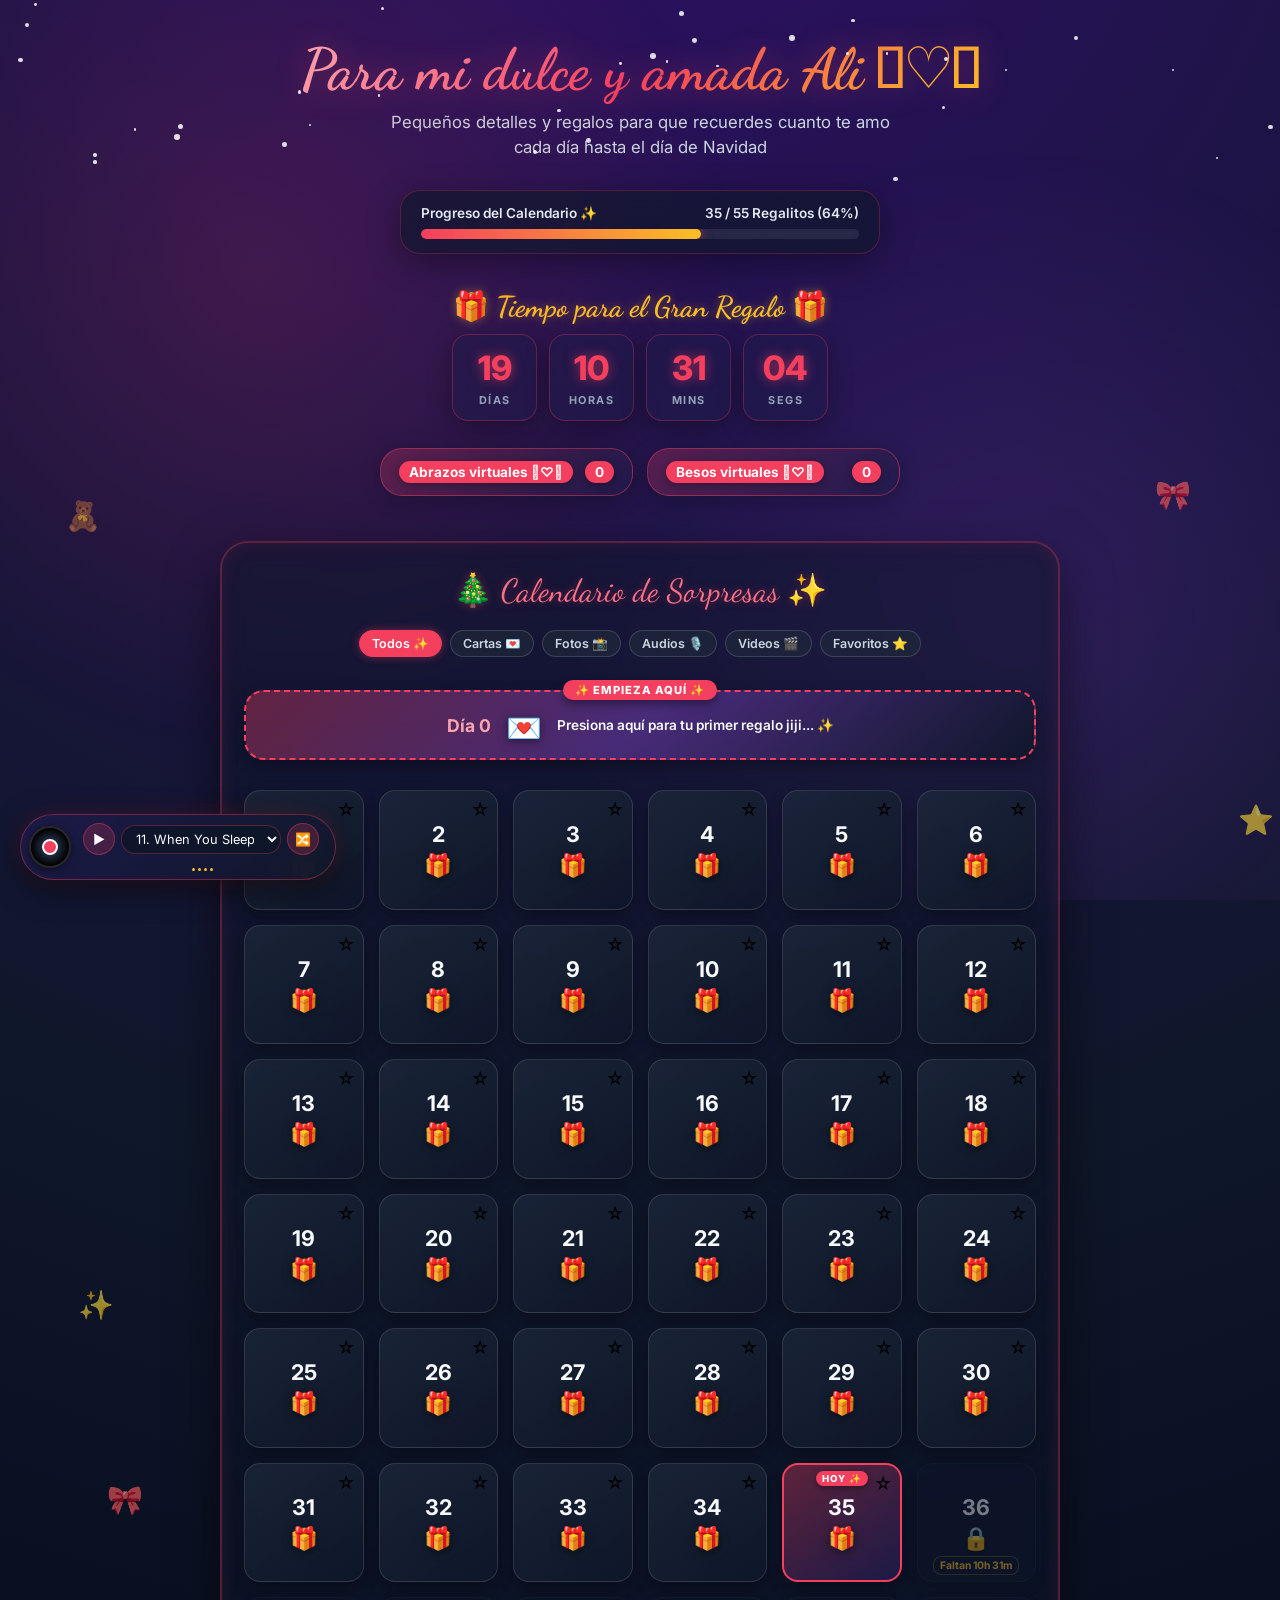
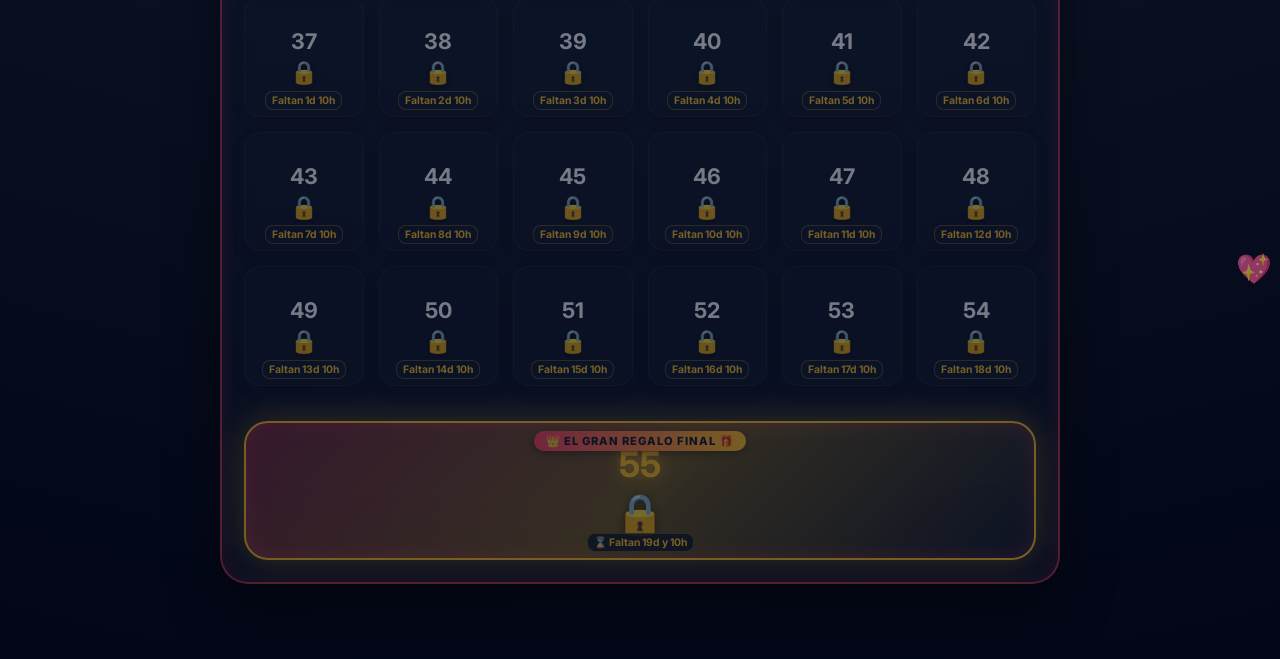
==== commit 63ff4563: "no cache" ====
--- a/calendar.html
+++ b/calendar.html
@@ -173,6 +173,13 @@
     <audio id="bg-music"></audio>
 
     <!-- Scripts al final, cargados en orden correcto -->
+
+    <script>
+    // Carga datos.js siempre fresco sin caché
+    const script = document.createElement('script');
+    script.src = 'datos.js?v=' + new Date().getTime();
+    document.head.appendChild(script);
+</script>
     <script src="datos.js"></script>
     <script src="app.js"></script>
     <script src="features.js"></script>
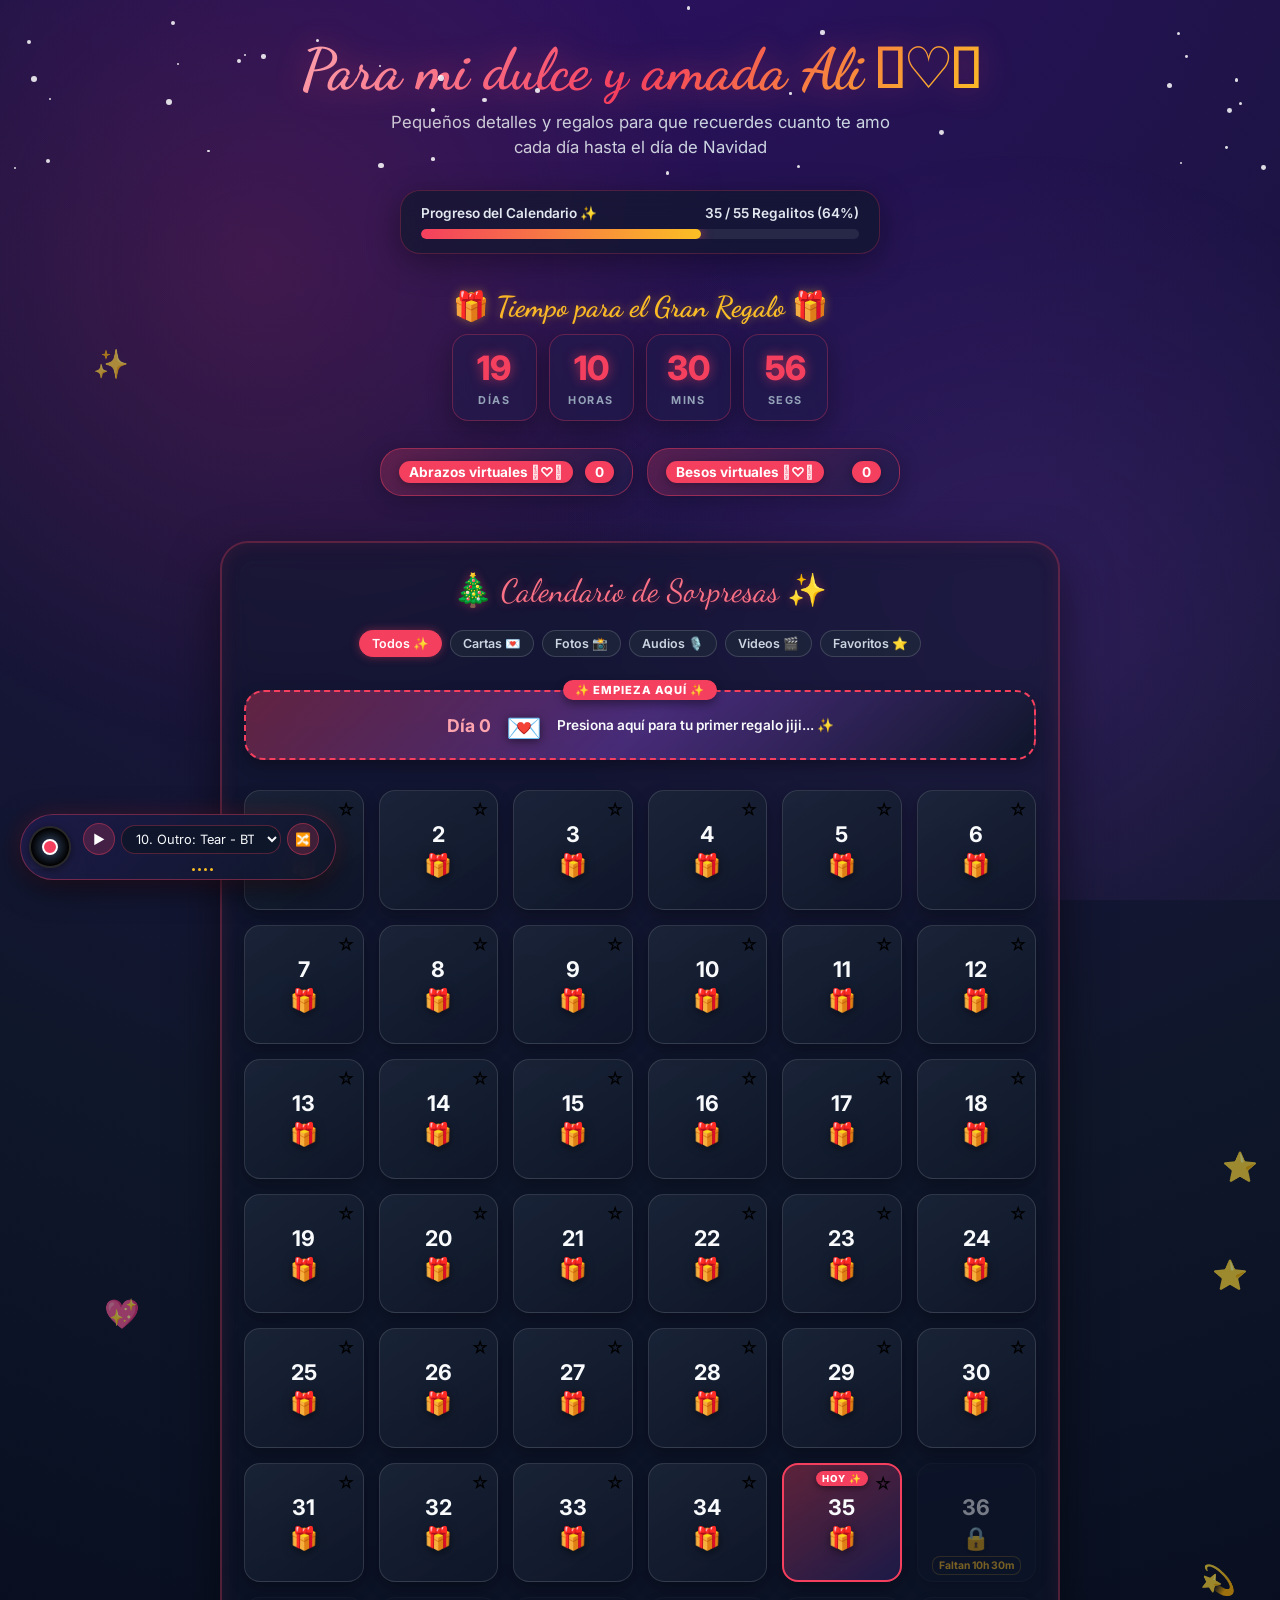
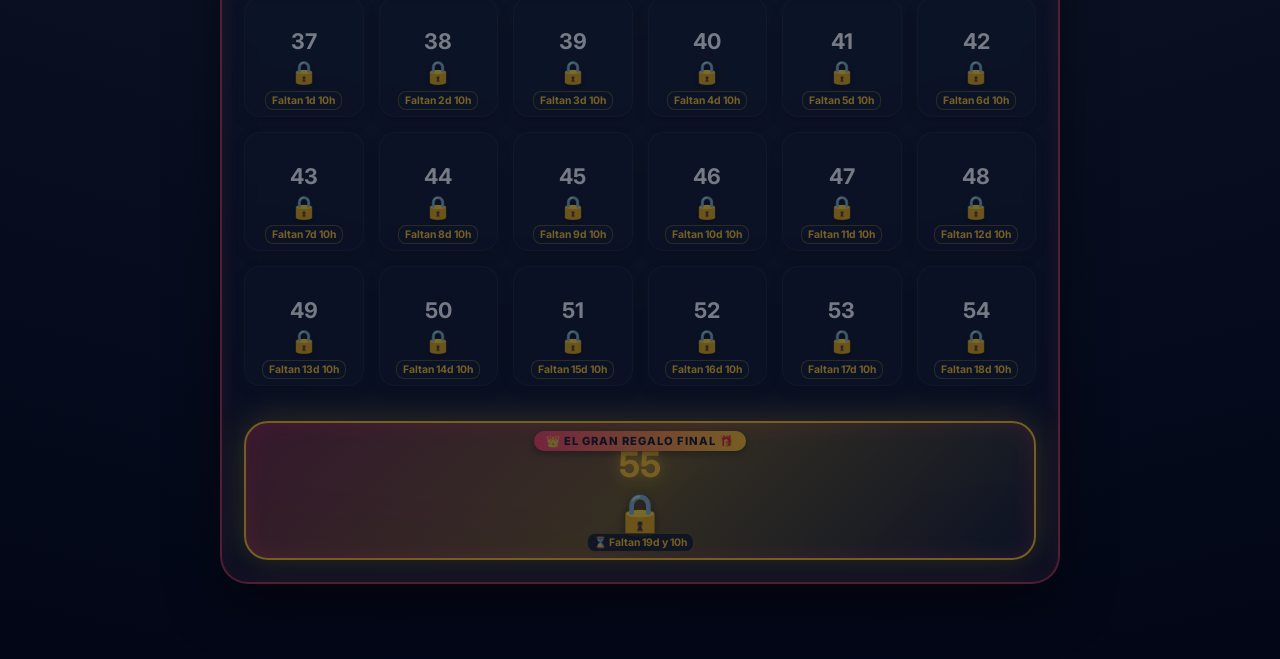
==== commit a6f0f4e5: "Actualización de cartas, editor y navegación" ====
--- a/calendar.html
+++ b/calendar.html
@@ -75,9 +75,15 @@
     </div>
 
     <!-- Modal de los Días Abiertos -->
+    <!-- Modal de los Días Abiertos -->
     <div class="modal-overlay" id="modal">
         <div class="modal-content">
             <button class="close-btn" id="modal-close">&times;</button>
+            
+            <!-- 🪞 FLECHITAS DE NAVEGACIÓN TIPO SLIDE -->
+            <button class="slide-nav-btn prev-btn" id="modal-prev-btn" title="Día anterior">‹</button>
+            <button class="slide-nav-btn next-btn" id="modal-next-btn" title="Día siguiente">›</button>
+
             <h2 id="modal-title" style="color: var(--accent)"></h2>
             <div class="modal-body" id="modal-body"></div>
             <div class="media-container" id="modal-media"></div>
--- a/features.css
+++ b/features.css
@@ -1533,4 +1533,250 @@
     border-radius: 50%;
     cursor: pointer;
     background: none;
+}
+
+.modal-overlay {
+    background: rgba(5, 5, 15, 0.92) !important;
+    backdrop-filter: blur(14px) !important;
+}
+
+/* Contenedor principal con diseño de carta postal / papel antiguo */
+.modal-content {
+    background: linear-gradient(135deg, #fffdf9 0%, #fef3e4 100%) !important;
+    border: 3px solid #d4af37 !important; /* Marco dorado elegante estilo vintage */
+    border-radius: 22px !important;
+    padding: 50px 35px 35px 35px !important;
+    max-width: 540px !important;
+    width: 92% !important;
+    max-height: 85vh !important;
+    overflow-y: auto !important;
+    text-align: left !important; /* Alineación de carta tradicional */
+    position: relative !important;
+    box-shadow: 0 30px 70px rgba(0, 0, 0, 0.85), inset 0 0 50px rgba(212, 175, 55, 0.15) !important;
+    color: #3b2219 !important;
+    transform: scale(0.9) translateY(20px);
+    transition: all 0.35s cubic-bezier(0.175, 0.885, 0.32, 1.275);
+}
+
+.modal-overlay.active .modal-content {
+    transform: scale(1) translateY(0);
+}
+
+/* Solapa decorativa superior tipo sobre de carta romántica */
+.modal-content::before {
+    content: '💌';
+    position: absolute;
+    top: -24px;
+    left: 50%;
+    transform: translateX(-50%);
+    font-size: 2.2rem;
+    background: #fffdf9;
+    padding: 2px 16px;
+    border-radius: 50%;
+    border: 2px solid #d4af37;
+    box-shadow: 0 4px 12px rgba(0,0,0,0.15);
+}
+
+/* Título de la carta (Rojo vino profundo muy elegante y romántico) */
+.modal-content h2, .modal-content h3 {
+    font-family: 'Dancing Script', cursive !important;
+    color: #881337 !important;
+    font-size: 2.7rem !important;
+    text-align: center !important;
+    margin-bottom: 25px !important;
+    text-shadow: 0 2px 5px rgba(136, 19, 55, 0.15) !important;
+    border-bottom: 2px dashed rgba(212, 175, 55, 0.4);
+    padding-bottom: 15px;
+    line-height: 1.2 !important;
+}
+
+/* Cuerpo del mensaje con estilo de texto escrito a carta / papel pulcro */
+.modal-body {
+    margin-top: 15px !important;
+    line-height: 1.9 !important;
+    color: #2c1810 !important;
+    white-space: pre-wrap !important;
+    font-size: 1.12rem !important;
+    font-family: 'Inter', system-ui, sans-serif !important;
+    text-align: left !important;
+    background: rgba(255, 255, 255, 0.6) !important;
+    padding: 22px !important;
+    border-radius: 14px !important;
+    border: 1px solid rgba(212, 175, 55, 0.3) !important;
+    box-shadow: inset 0 2px 5px rgba(0,0,0,0.02);
+}
+
+/* Botón de cierre elegante en la esquina superior */
+.close-btn {
+    position: absolute;
+    top: 15px; 
+    right: 20px;
+    background: rgba(136, 19, 55, 0.1) !important;
+    border: 1px solid #881337 !important;
+    border-radius: 50% !important;
+    width: 36px !important;
+    height: 36px !important;
+    cursor: pointer;
+    color: #881337 !important;
+    font-size: 1.3rem !important;
+    display: flex;
+    align-items: center;
+    justify-content: center;
+    transition: all 0.2s ease;
+    z-index: 10;
+}
+
+.close-btn:hover {
+    background: #881337 !important;
+    color: white !important;
+    transform: scale(1.12);
+}
+
+/* Ajustes para que las imágenes o reproductores dentro de la carta combinen perfecto */
+.media-container img, .media-container audio, .media-container video {
+    border: 1px solid rgba(212, 175, 55, 0.4) !important;
+    border-radius: 12px !important;
+    box-shadow: 0 4px 15px rgba(0,0,0,0.1);
+}
+
+/* ========================================================== */
+/* --- FLECHITAS DE NAVEGACIÓN TIPO SLIDE A LOS LADOS --- */
+/* ========================================================== */
+
+.slide-nav-btn {
+    position: absolute !important;
+    top: 50% !important;
+    transform: translateY(-50%) !important;
+    background: linear-gradient(135deg, #fffdf9 0%, #fef3e4 100%) !important;
+    border: 2px solid #d4af37 !important; /* Marco dorado elegante a juego */
+    color: #881337 !important; /* Rojo vino romántico */
+    font-size: 2rem !important;
+    width: 44px !important;
+    height: 44px !important;
+    border-radius: 50% !important;
+    cursor: pointer !important;
+    display: flex !important;
+    align-items: center !important;
+    justify-content: center !important;
+    box-shadow: 0 6px 20px rgba(0, 0, 0, 0.25), inset 0 0 10px rgba(212, 175, 55, 0.2) !important;
+    transition: all 0.25s cubic-bezier(0.175, 0.885, 0.32, 1.275) !important;
+    z-index: 20 !important;
+    line-height: 1 !important;
+    padding-bottom: 3px !important;
+}
+
+/* Posición exacta a los costados de la carta como en tu dibujo */
+#modal-prev-btn {
+    left: -22px !important;
+}
+
+#modal-next-btn {
+    right: -22px !important;
+}
+
+/* Efecto hover súper bonito cuando pases el mouse o toques */
+.slide-nav-btn:hover:not(:disabled) {
+    background: #881337 !important;
+    color: #ffffff !important;
+    border-color: #881337 !important;
+    transform: translateY(-50%) scale(1.15) !important;
+    box-shadow: 0 8px 25px rgba(136, 19, 55, 0.45) !important;
+}
+
+/* Estado deshabilitado (por ejemplo, si estás en el día 1 y no hay anterior) */
+.slide-nav-btn:disabled {
+    opacity: 0.35 !important;
+    cursor: not-allowed !important;
+    filter: grayscale(100%);
+}
+
+/* Ajuste responsive para celulares pequeños para que no se salgan de la pantalla */
+@media (max-width: 550px) {
+    #modal-prev-btn { left: 8px !important; }
+    #modal-next-btn { right: 8px !important; }
+}
+
+/* ========================================================== */
+/* --- REDISEÑO DEL PANEL EDITOR (MODO ADMIN) --- */
+/* ========================================================== */
+
+#editor-modal .modal-content {
+    background: linear-gradient(145deg, #0f172a 0%, #1e1b4b 100%) !important;
+    border: 2px solid #38bdf8 !important;
+    border-radius: 28px !important;
+    padding: 35px 25px !important;
+    max-width: 500px !important;
+    box-shadow: 0 20px 50px rgba(0, 0, 0, 0.8), 0 0 30px rgba(56, 189, 248, 0.25) !important;
+}
+
+#editor-modal .modal-content h2 {
+    font-family: 'Dancing Script', cursive !important;
+    font-size: 2.4rem !important;
+    color: #38bdf8 !important;
+    text-align: center !important;
+    margin-bottom: 20px !important;
+    text-shadow: 0 0 12px rgba(56, 189, 248, 0.4) !important;
+    border-bottom: 1px solid rgba(56, 189, 248, 0.2);
+    padding-bottom: 10px;
+}
+
+#editor-modal label {
+    font-family: 'Inter', sans-serif !important;
+    font-size: 0.85rem !important;
+    font-weight: 600 !important;
+    color: #94a3b8 !important;
+    margin-top: 4px;
+}
+
+#editor-modal input[type="text"],
+#editor-modal textarea,
+#editor-modal select {
+    font-family: 'Inter', sans-serif !important;
+    background: rgba(15, 23, 42, 0.85) !important;
+    border: 1px solid rgba(56, 189, 248, 0.3) !important;
+    border-radius: 14px !important;
+    padding: 10px 14px !important;
+    color: #f8fafc !important;
+    font-size: 0.95rem !important;
+    transition: all 0.2s ease !important;
+}
+
+#editor-modal input[type="text"]:focus,
+#editor-modal textarea:focus,
+#editor-modal select:focus {
+    border-color: #38bdf8 !important;
+    box-shadow: 0 0 12px rgba(56, 189, 248, 0.3) !important;
+}
+
+.color-picker-group {
+    background: rgba(15, 23, 42, 0.6);
+    padding: 8px 14px;
+    border-radius: 14px;
+    border: 1px solid rgba(255, 255, 255, 0.08);
+    display: flex;
+    align-items: center;
+    justify-content: space-between;
+}
+
+.editor-buttons {
+    display: flex;
+    gap: 12px;
+    margin-top: 20px;
+}
+
+.btn-preview {
+    background: linear-gradient(135deg, #a855f7 0%, #6366f1 100%) !important;
+    color: white !important;
+    border: none !important;
+    padding: 12px 18px !important;
+    border-radius: 20px !important;
+    font-weight: 700 !important;
+    cursor: pointer !important;
+    box-shadow: 0 4px 15px rgba(168, 85, 247, 0.4) !important;
+    transition: transform 0.2s !important;
+}
+
+.btn-preview:hover {
+    transform: translateY(-2px) scale(1.02) !important;
+    box-shadow: 0 6px 20px rgba(168, 85, 247, 0.6) !important;
 }
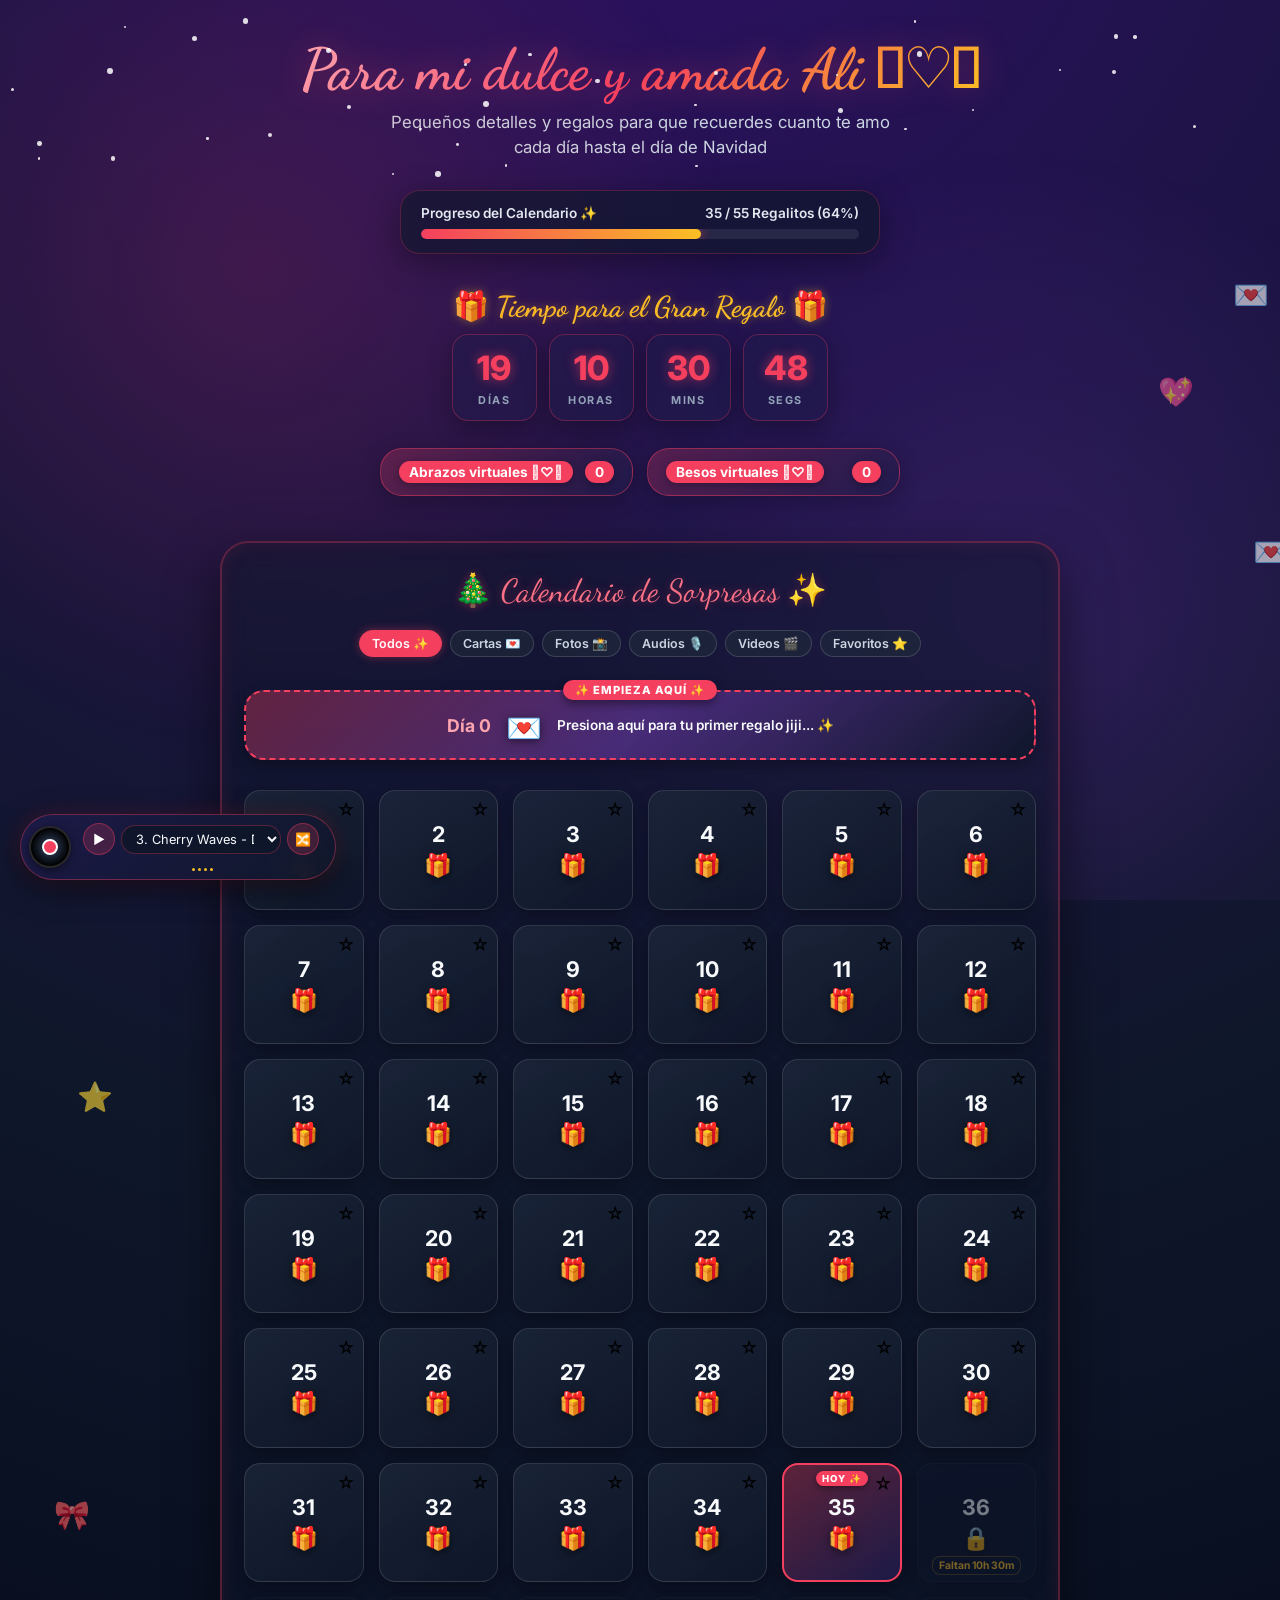
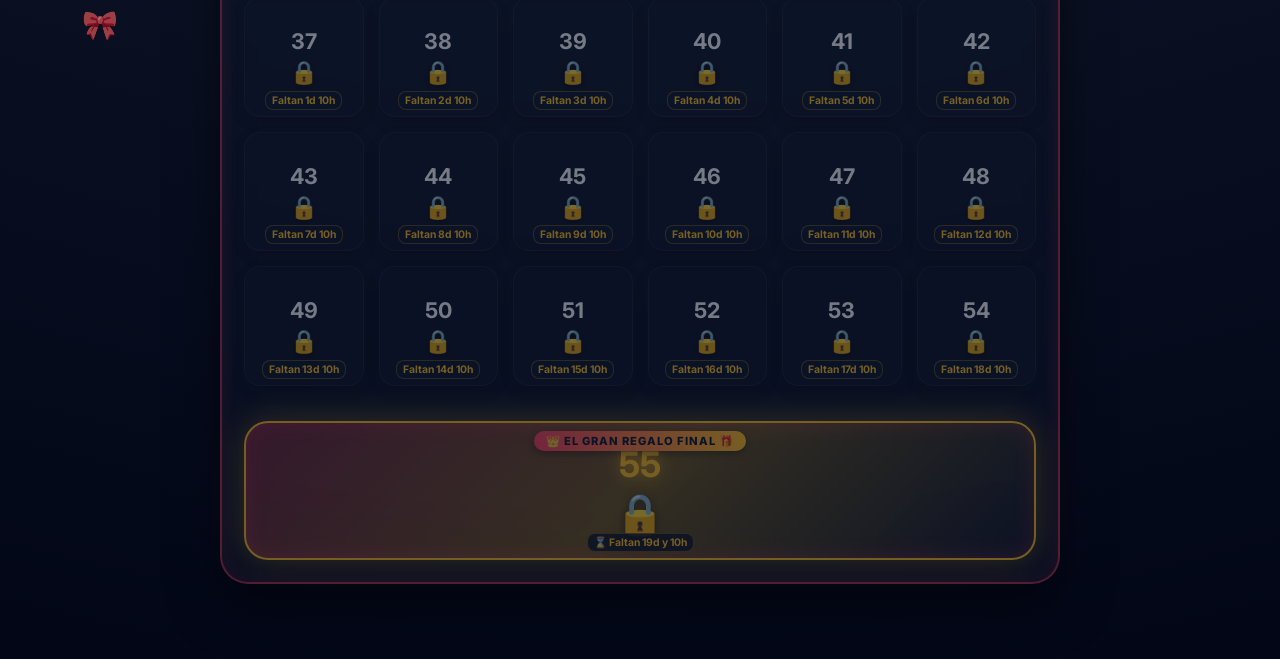
==== commit 0b021e60: "Arreglo 3" ====
--- a/calendar.html
+++ b/calendar.html
@@ -180,12 +180,7 @@
 
     <!-- Scripts al final, cargados en orden correcto -->
 
-    <script>
-    // Carga datos.js siempre fresco sin caché
-    const script = document.createElement('script');
-    script.src = 'datos.js?v=' + new Date().getTime();
-    document.head.appendChild(script);
-</script>
+                
     <script src="datos.js"></script>
     <script src="app.js"></script>
     <script src="features.js"></script>
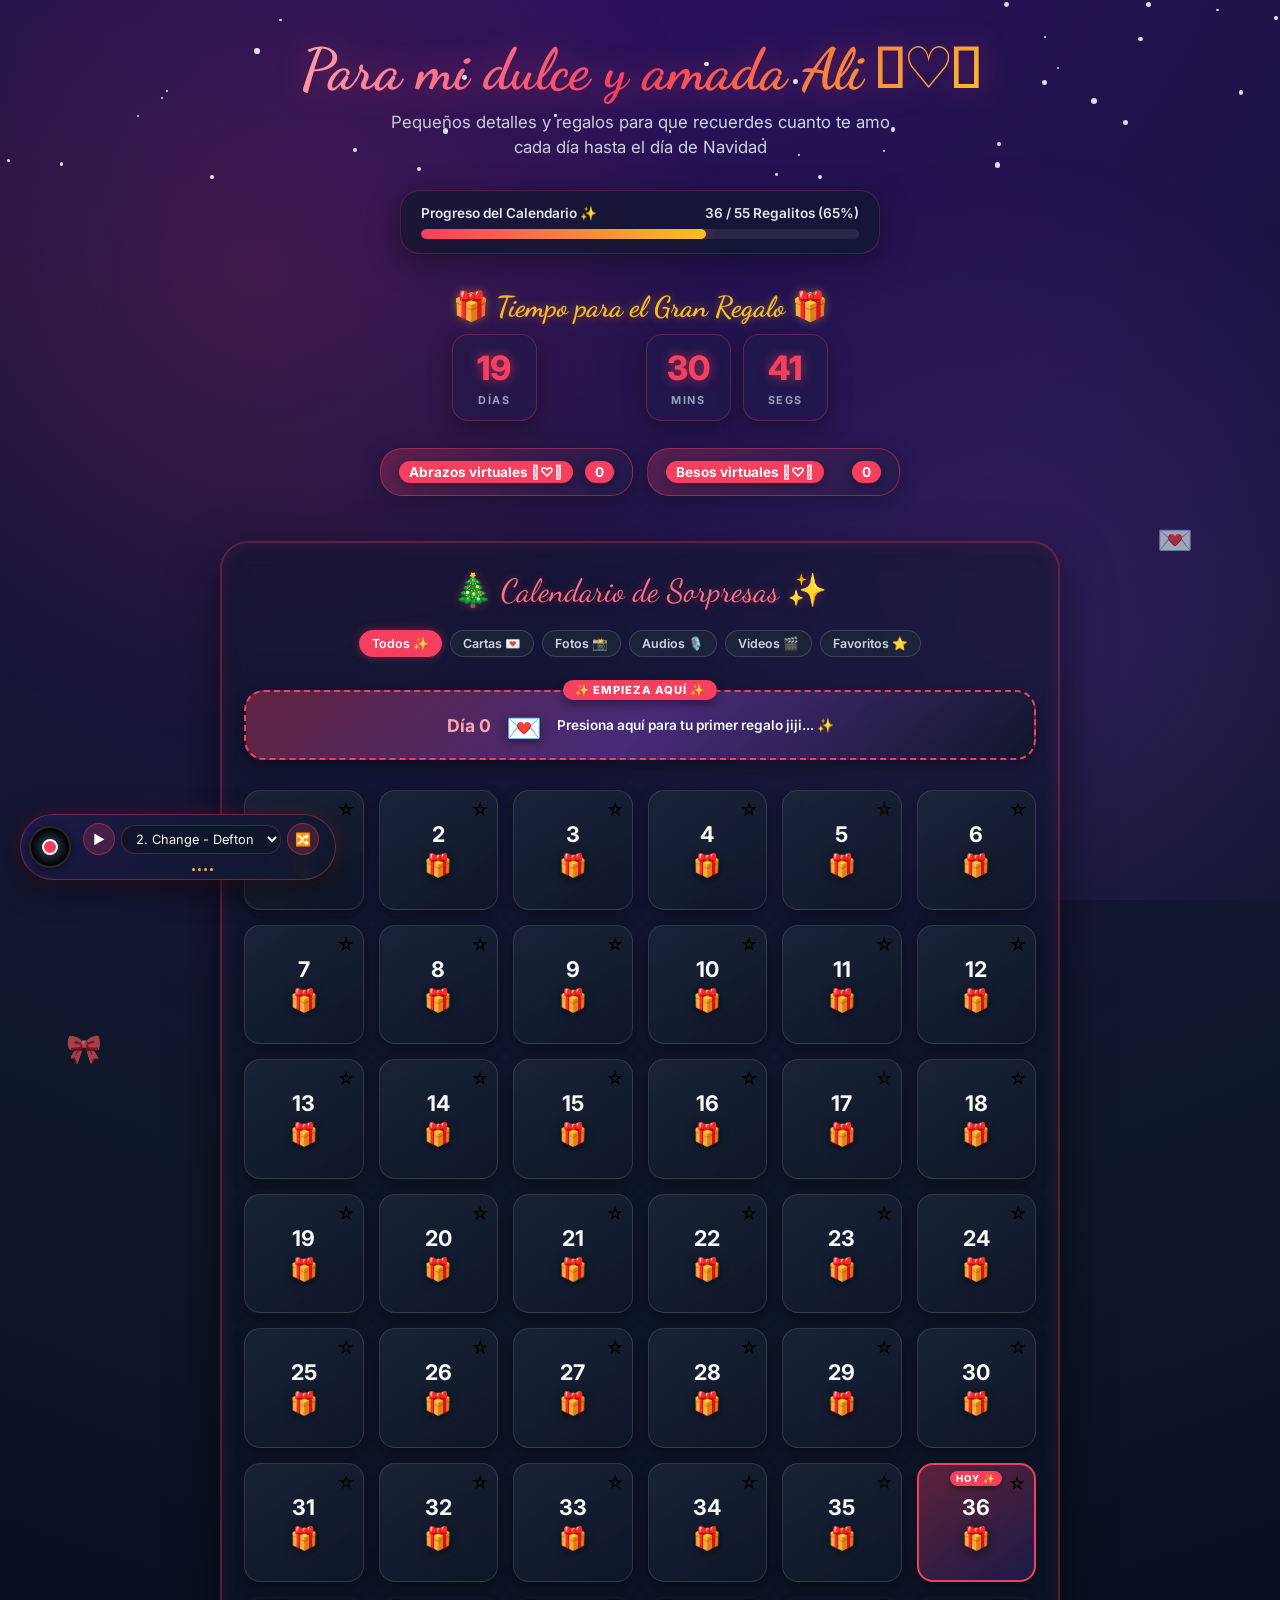
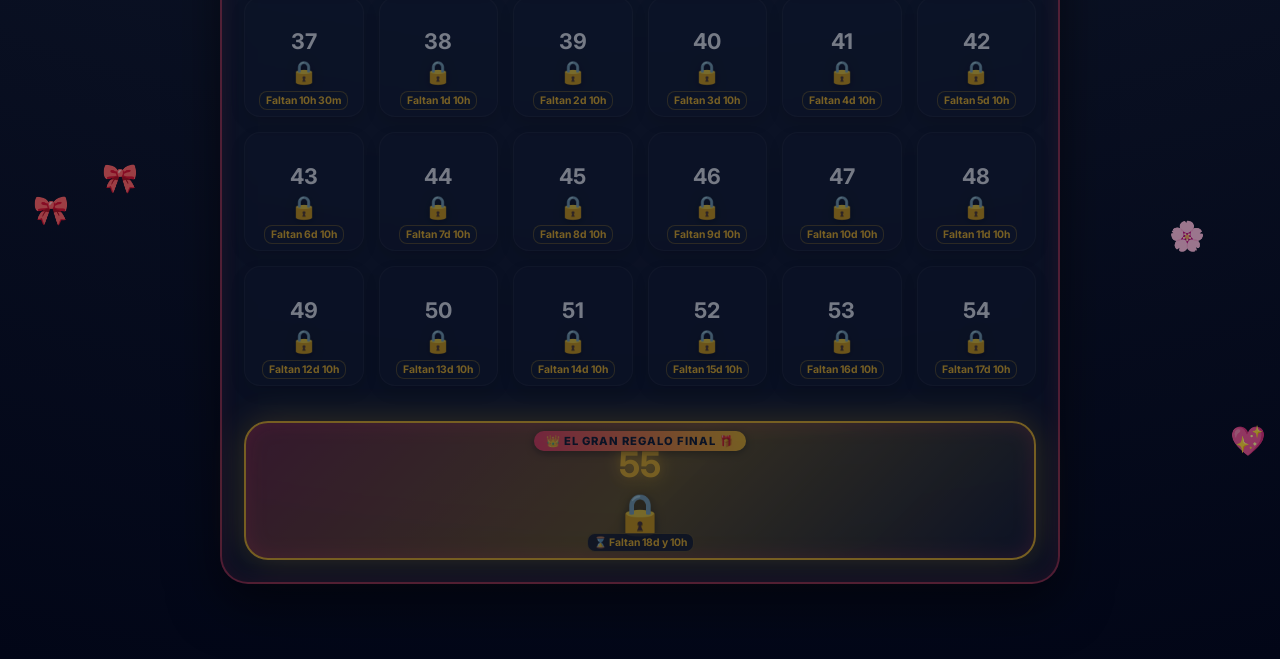
==== commit df6e172d: "Agrega girasol interactivo en el modal del dia 20 y actualiza calendario" ====
--- a/calendar.html
+++ b/calendar.html
@@ -76,6 +76,7 @@
 
     <!-- Modal de los Días Abiertos -->
     <!-- Modal de los Días Abiertos -->
+    <!-- Modal de los Días Abiertos -->
     <div class="modal-overlay" id="modal">
         <div class="modal-content">
             <button class="close-btn" id="modal-close">&times;</button>
@@ -87,6 +88,9 @@
             <h2 id="modal-title" style="color: var(--accent)"></h2>
             <div class="modal-body" id="modal-body"></div>
             <div class="media-container" id="modal-media"></div>
+
+            <!-- Girasol interactivo solo para el Día 20 -->
+            <div id="sunflowerDay20Container" class="sunflower-modal-slot" style="display: none;"></div>
         </div>
     </div>
 
@@ -181,7 +185,187 @@
     <!-- Scripts al final, cargados en orden correcto -->
 
                 
+    <!-- Scripts al final, cargados en orden correcto -->
     <script src="datos.js"></script>
+    <script>
+      function initSunflower(container) {
+        if (!container) return;
+
+        if (container.dataset.sfInitialized === "true") {
+          container.dispatchEvent(new Event("sunflower:resize"));
+          return;
+        }
+        container.dataset.sfInitialized = "true";
+
+        container.innerHTML = `
+          <div class="sf-scene">
+            <div class="sf-controls">
+              <button type="button" class="sf-btn sf-mode-btn">Modo Noche</button>
+              <button type="button" class="sf-btn sf-breeze-btn">Brisa: Suave</button>
+            </div>
+            <canvas class="sf-canvas"></canvas>
+            <div class="sf-hint">Mueve el cursor o haz clic sobre el girasol</div>
+          </div>
+        `;
+
+        const scene = container.querySelector(".sf-scene");
+        const canvas = container.querySelector(".sf-canvas");
+        const modeBtn = container.querySelector(".sf-mode-btn");
+        const breezeBtn = container.querySelector(".sf-breeze-btn");
+        const ctx = canvas.getContext("2d");
+
+        let width = 0, height = 0, dpr = 1;
+        let isNight = false, breezeLevel = 1, time = 0, pulse = 0;
+        const pointer = { x: null, y: null, active: false };
+        const particles = [];
+
+        function resize() {
+          const rect = scene.getBoundingClientRect();
+          width = Math.max(260, rect.width || container.clientWidth || 400);
+          height = Math.max(320, rect.height || container.clientHeight || 380);
+          dpr = Math.min(window.devicePixelRatio || 1, 2);
+          canvas.width = Math.floor(width * dpr);
+          canvas.height = Math.floor(height * dpr);
+          ctx.setTransform(dpr, 0, 0, dpr, 0, 0);
+        }
+
+        function spawnBurst(cx, cy, count = 20) {
+          for (let i = 0; i < count; i++) {
+            const angle = (Math.PI * 2 * i) / count + (Math.random() - 0.5) * 0.35;
+            const speed = 1.1 + Math.random() * 2.5;
+            particles.push({
+              x: cx, y: cy,
+              vx: Math.cos(angle) * speed,
+              vy: Math.sin(angle) * speed - 0.5,
+              size: 2 + Math.random() * 3,
+              alpha: 1,
+              decay: 0.015 + Math.random() * 0.012
+            });
+          }
+        }
+
+        function draw() {
+          time += 0.016;
+          pulse = Math.max(0, pulse - 0.035);
+          ctx.clearRect(0, 0, width, height);
+
+          const sway = Math.sin(time * (breezeLevel === 2 ? 2.4 : 1.35)) * (breezeLevel === 0 ? 0.008 : breezeLevel === 1 ? 0.025 : 0.05);
+          const baseX = width * 0.5;
+          const baseY = height * 0.9;
+          const scale = Math.min(width / 480, height / 480, 1.05);
+          const stemH = 165 * scale;
+
+          let tiltX = 0, tiltY = 0;
+          const topX = baseX + Math.sin(sway) * stemH;
+          const topY = baseY - Math.cos(sway) * stemH;
+          if (pointer.active && pointer.x !== null) {
+            tiltX = Math.max(-14, Math.min(14, ((pointer.x - topX) / (width * 0.5)) * 12));
+            tiltY = Math.max(-10, Math.min(10, ((pointer.y - topY) / (height * 0.5)) * 10));
+          }
+
+          const headX = topX + tiltX;
+          const headY = topY + tiltY;
+
+          ctx.strokeStyle = isNight ? "#2c6e3f" : "#458732";
+          ctx.lineWidth = Math.max(7, 11 * scale);
+          ctx.lineCap = "round";
+          ctx.beginPath();
+          ctx.moveTo(baseX, baseY);
+          ctx.quadraticCurveTo(baseX + tiltX * 0.3, baseY - stemH * 0.5, headX, headY);
+          ctx.stroke();
+
+          ctx.save();
+          ctx.translate(headX, headY);
+          ctx.scale(1 + pulse * 0.06, 1 + pulse * 0.06);
+
+          const petals = 20;
+          for (let i = 0; i < petals; i++) {
+            ctx.save();
+            ctx.rotate((Math.PI * 2 * i) / petals + Math.sin(time * 2 + i) * 0.025);
+            ctx.fillStyle = i % 2 === 0 ? "#ffb703" : "#ffd166";
+            ctx.beginPath();
+            ctx.moveTo(0, 0);
+            ctx.bezierCurveTo(-15 * scale, -25 * scale, -14 * scale, -68 * scale, 0, -78 * scale);
+            ctx.bezierCurveTo(14 * scale, -68 * scale, 15 * scale, -25 * scale, 0, 0);
+            ctx.fill();
+            ctx.restore();
+          }
+
+          const rDisk = 34 * scale;
+          ctx.fillStyle = "#3b1d0a";
+          ctx.beginPath();
+          ctx.arc(0, 0, rDisk, 0, Math.PI * 2);
+          ctx.fill();
+
+          const golden = Math.PI * (3 - Math.sqrt(5));
+          for (let n = 1; n <= 160; n++) {
+            const f = n / 160;
+            const rad = Math.sqrt(f) * (rDisk - 3 * scale);
+            const ang = n * golden + time * 0.08;
+            ctx.fillStyle = f > 0.65 ? "#8c4a19" : "#5e2e0d";
+            ctx.beginPath();
+            ctx.arc(Math.cos(ang) * rad, Math.sin(ang) * rad, 1.5 * scale, 0, Math.PI * 2);
+            ctx.fill();
+          }
+          ctx.restore();
+
+          for (let i = particles.length - 1; i >= 0; i--) {
+            const p = particles[i];
+            p.x += p.vx;
+            p.y += p.vy;
+            p.alpha -= p.decay;
+            if (p.alpha <= 0) {
+              particles.splice(i, 1);
+              continue;
+            }
+            ctx.save();
+            ctx.globalAlpha = p.alpha;
+            ctx.fillStyle = "#fff176";
+            ctx.beginPath();
+            ctx.arc(p.x, p.y, p.size, 0, Math.PI * 2);
+            ctx.fill();
+            ctx.restore();
+          }
+
+          requestAnimationFrame(draw);
+        }
+
+        modeBtn.addEventListener("click", (e) => {
+          e.stopPropagation();
+          isNight = !isNight;
+          scene.classList.toggle("is-night", isNight);
+          modeBtn.textContent = isNight ? "Modo Día" : "Modo Noche";
+        });
+
+        breezeBtn.addEventListener("click", (e) => {
+          e.stopPropagation();
+          breezeLevel = (breezeLevel + 1) % 3;
+          breezeBtn.textContent = ["Brisa: Calma", "Brisa: Suave", "Brisa: Animada"][breezeLevel];
+        });
+
+        canvas.addEventListener("pointermove", (e) => {
+          const rect = canvas.getBoundingClientRect();
+          pointer.x = e.clientX - rect.left;
+          pointer.y = e.clientY - rect.top;
+          pointer.active = true;
+        });
+
+        canvas.addEventListener("pointerleave", () => {
+          pointer.active = false;
+        });
+
+        canvas.addEventListener("click", (e) => {
+          const rect = canvas.getBoundingClientRect();
+          pulse = 1;
+          spawnBurst(e.clientX - rect.left, e.clientY - rect.top, 20);
+        });
+
+        container.addEventListener("sunflower:resize", resize);
+        new ResizeObserver(resize).observe(scene);
+        resize();
+        draw();
+      }
+    </script>
     <script src="app.js"></script>
     <script src="features.js"></script>
 </body>
--- a/features.css
+++ b/features.css
@@ -1779,4 +1779,82 @@
 .btn-preview:hover {
     transform: translateY(-2px) scale(1.02) !important;
     box-shadow: 0 6px 20px rgba(168, 85, 247, 0.6) !important;
+}
+
+.sunflower-modal-slot {
+  width: 100%;
+  height: 380px;
+  margin-top: 14px;
+  border-radius: 16px;
+  overflow: hidden;
+}
+
+.sf-scene {
+  --bg-top: #dceeff;
+  --bg-mid: #f7fbff;
+  --bg-bot: #e6f4d7;
+  --panel-bg: rgba(255, 255, 255, 0.78);
+  --panel-text: #273226;
+  --panel-border: rgba(39, 50, 38, 0.14);
+
+  position: relative;
+  width: 100%;
+  height: 100%;
+  background: linear-gradient(180deg, var(--bg-top) 0%, var(--bg-mid) 62%, var(--bg-bot) 100%);
+  transition: background 0.5s ease, color 0.4s ease;
+  user-select: none;
+}
+
+.sf-scene.is-night {
+  --bg-top: #090e1d;
+  --bg-mid: #131d38;
+  --bg-bot: #162629;
+  --panel-bg: rgba(17, 25, 46, 0.78);
+  --panel-text: #eef3ff;
+  --panel-border: rgba(238, 243, 255, 0.16);
+}
+
+.sf-canvas {
+  display: block;
+  width: 100%;
+  height: 100%;
+  cursor: pointer;
+}
+
+.sf-controls {
+  position: absolute;
+  top: 12px;
+  right: 12px;
+  display: flex;
+  gap: 8px;
+  z-index: 3;
+}
+
+.sf-btn {
+  border: 1px solid var(--panel-border);
+  background: var(--panel-bg);
+  color: var(--panel-text);
+  backdrop-filter: blur(8px);
+  padding: 6px 11px;
+  border-radius: 999px;
+  font-size: 12px;
+  font-weight: 600;
+  cursor: pointer;
+}
+
+.sf-hint {
+  position: absolute;
+  bottom: 10px;
+  left: 50%;
+  transform: translateX(-50%);
+  background: var(--panel-bg);
+  color: var(--panel-text);
+  border: 1px solid var(--panel-border);
+  backdrop-filter: blur(8px);
+  padding: 5px 12px;
+  border-radius: 999px;
+  font-size: 11.5px;
+  pointer-events: none;
+  white-space: nowrap;
+  z-index: 3;
 }
